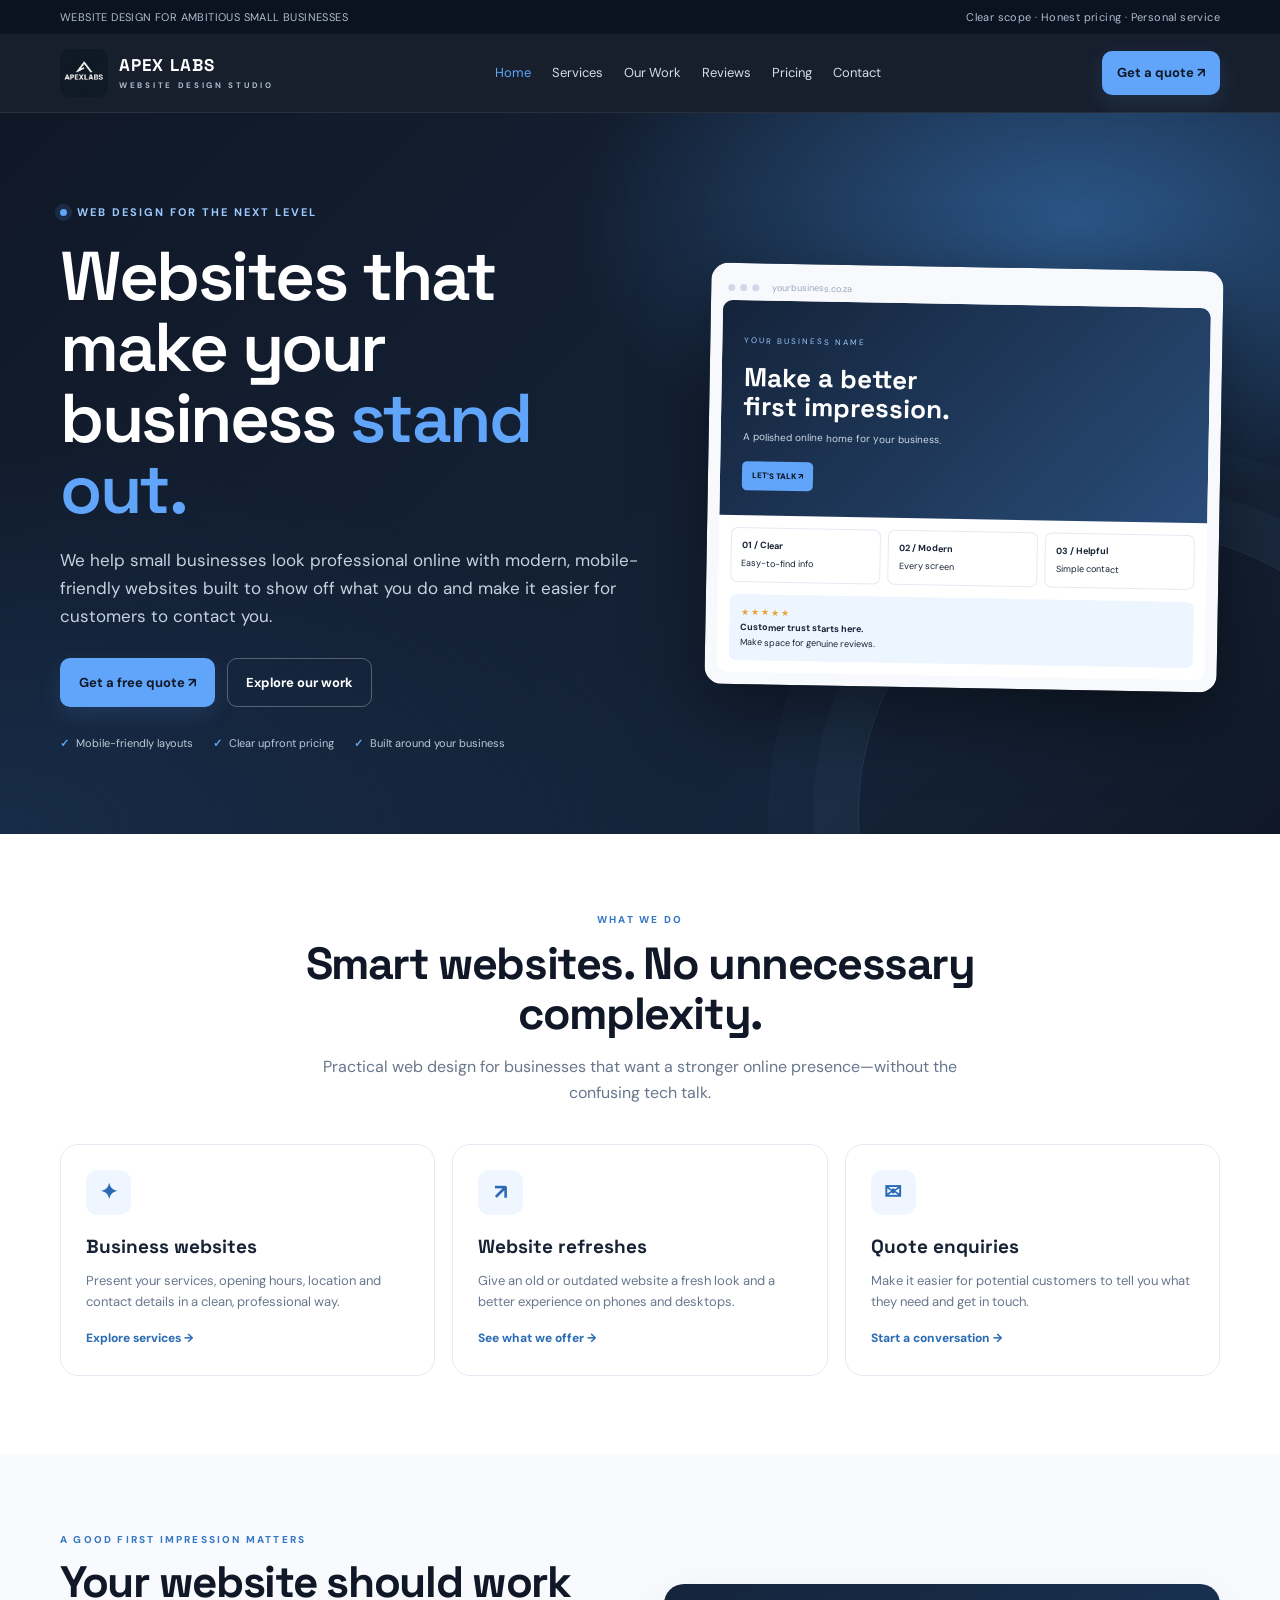
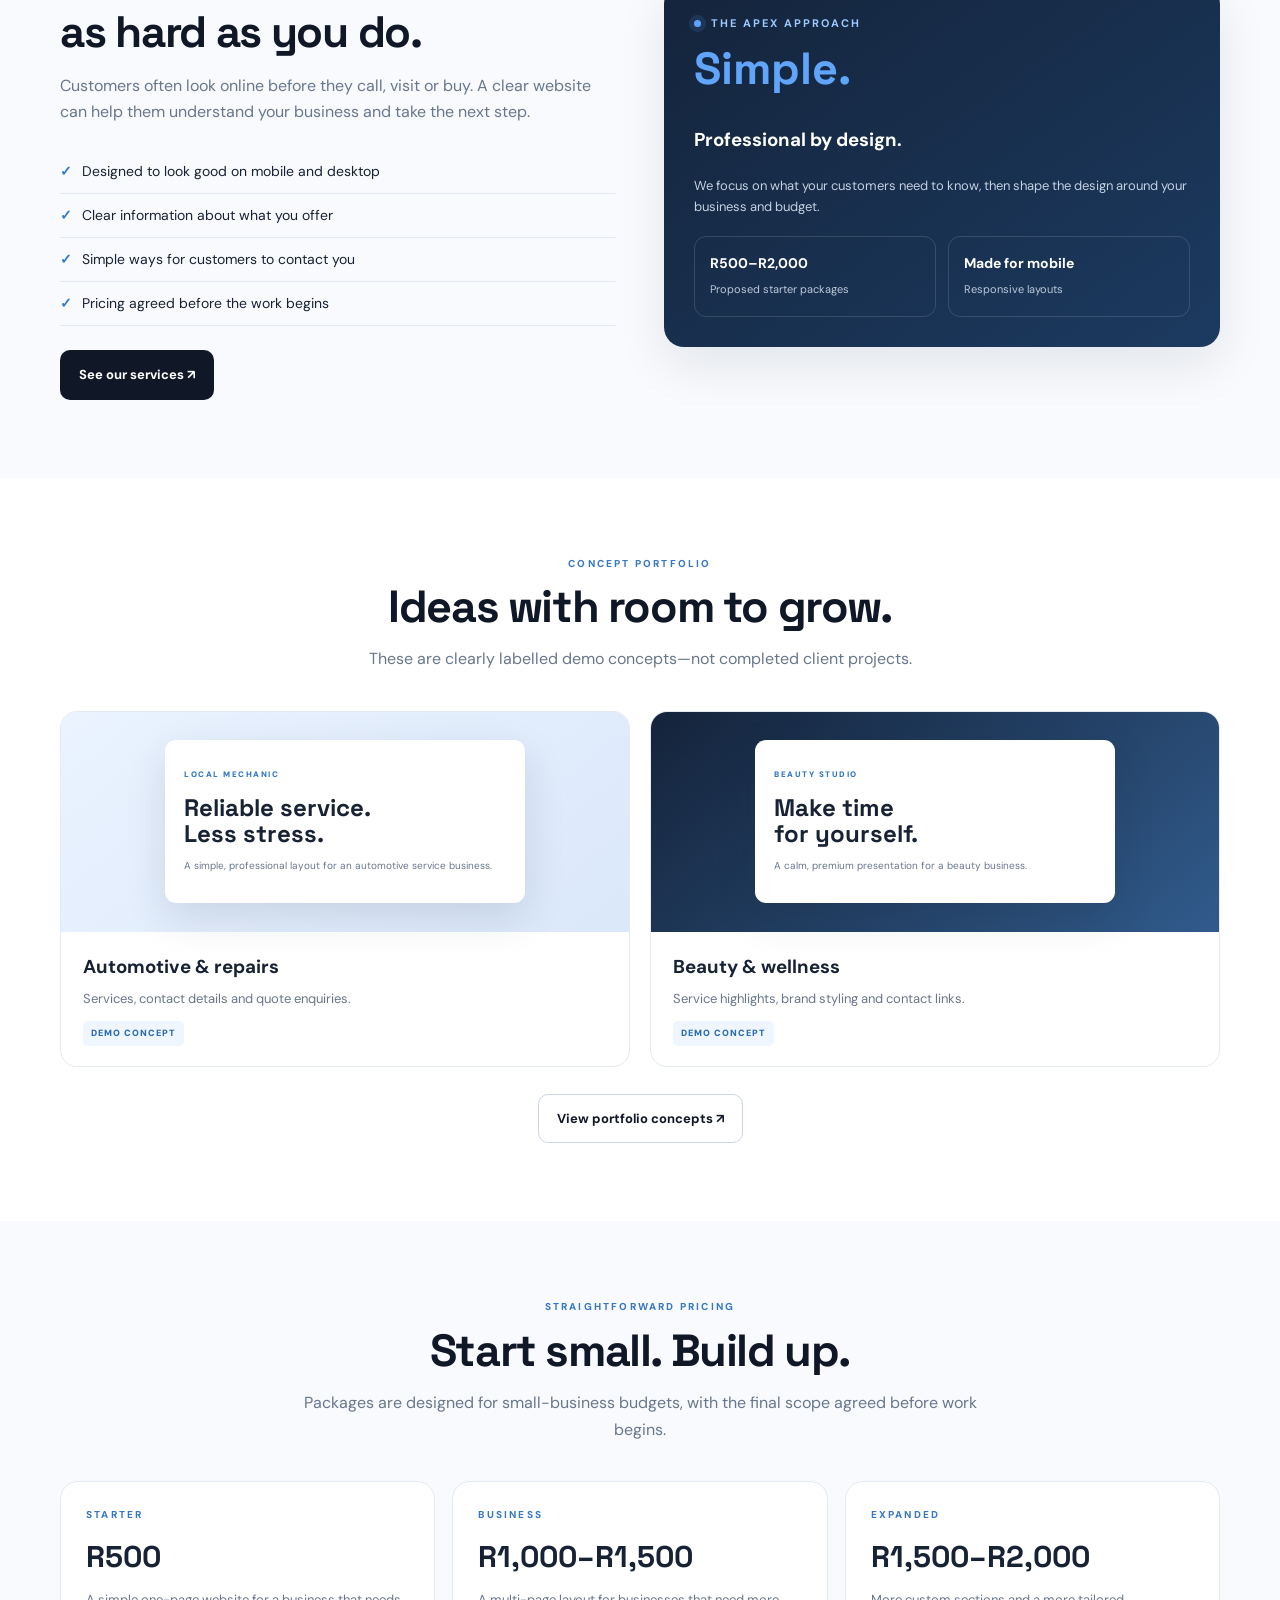
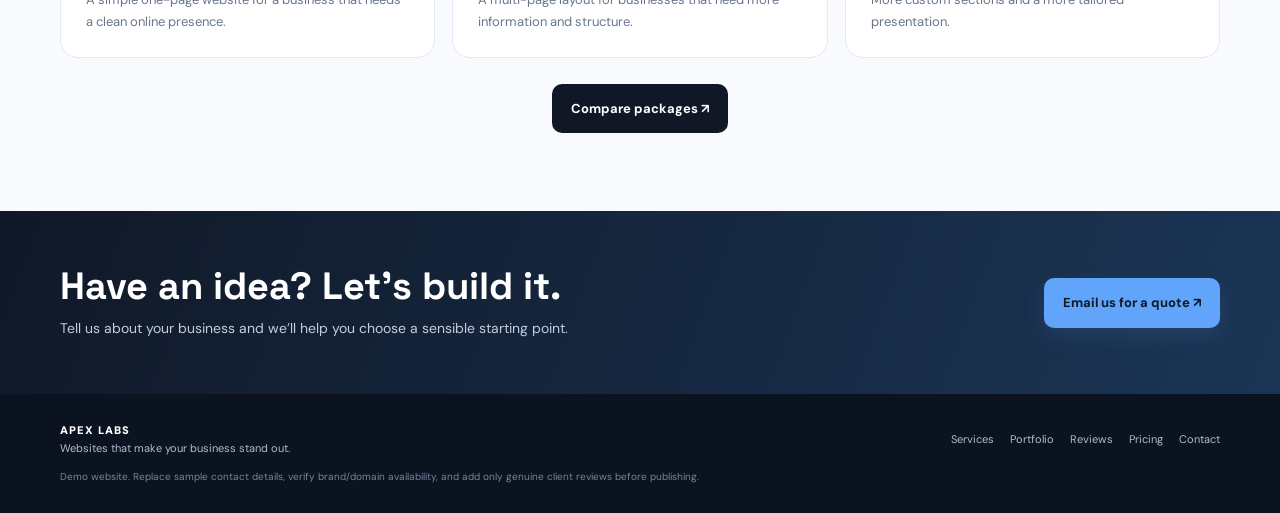
==== index.html @ a4b6f572 "Add files via upload" ====
<!doctype html><html lang="en"><head><meta charset="utf-8"><meta name="viewport" content="width=device-width, initial-scale=1"><meta name="description" content="Apex Labs creates modern, mobile-friendly websites for small businesses."><meta name="theme-color" content="#101827"><title>Home | Apex Labs</title><link rel="stylesheet" href="styles.css"></head><body><div class="topline"><div class="wrap"><span>WEBSITE DESIGN FOR AMBITIOUS SMALL BUSINESSES</span><span>Clear scope · Honest pricing · Personal service</span></div></div><header><div class="wrap nav"><a class="brand" href="index.html" aria-label="Apex Labs home"><img class="logo-image" src="apex-logo.jpeg" alt="Apex Labs logo"><span class="brand-copy"><strong>APEX LABS</strong><small>WEBSITE DESIGN STUDIO</small></span></a><nav class="navlinks" id="navlinks"><a href="index.html">Home</a><a href="services.html">Services</a><a href="work.html">Our Work</a><a href="reviews.html">Reviews</a><a href="pricing.html">Pricing</a><a href="contact.html">Contact</a></nav><a class="btn btn-blue btn-small" href="contact.html">Get a quote ↗</a><button class="menu" aria-label="Open navigation" onclick="document.getElementById('navlinks').classList.toggle('open')">☰</button></div></header><main>
<section class="hero"><div class="wrap hero-grid"><div><div class="eyebrow">Web design for the next level</div><h1>Websites that make your business <span>stand out.</span></h1><p>We help small businesses look professional online with modern, mobile-friendly websites built to show off what you do and make it easier for customers to contact you.</p><div class="actions"><a class="btn btn-blue" href="contact.html">Get a free quote ↗</a><a class="btn btn-ghost" href="work.html">Explore our work</a></div><div class="trustline"><span>Mobile-friendly layouts</span><span>Clear upfront pricing</span><span>Built around your business</span></div></div><div class="browser"><div class="browserbar"><i></i><i></i><i></i><span>yourbusiness.co.za</span></div><div class="browserpage"><div class="browserhero"><small>YOUR BUSINESS NAME</small><h3>Make a better<br>first impression.</h3><p>A polished online home for your business.</p><span class="mini-button">LET'S TALK ↗</span></div><div class="minigrid"><div><b>01 / Clear</b>Easy-to-find info</div><div><b>02 / Modern</b>Every screen</div><div><b>03 / Helpful</b>Simple contact</div></div><div class="miniquote"><span class="mini-stars">★★★★★</span><br><b>Customer trust starts here.</b><br>Make space for genuine reviews.</div></div></div></div></section>
<section class="section"><div class="wrap"><div class="section-head"><div class="kicker">What we do</div><h2>Smart websites. No unnecessary complexity.</h2><p>Practical web design for businesses that want a stronger online presence—without the confusing tech talk.</p></div><div class="cards3"><article class="card"><div class="iconbox">✦</div><h3>Business websites</h3><p>Present your services, opening hours, location and contact details in a clean, professional way.</p><a class="text-link" href="services.html">Explore services →</a></article><article class="card"><div class="iconbox">↗</div><h3>Website refreshes</h3><p>Give an old or outdated website a fresh look and a better experience on phones and desktops.</p><a class="text-link" href="services.html">See what we offer →</a></article><article class="card"><div class="iconbox">✉</div><h3>Quote enquiries</h3><p>Make it easier for potential customers to tell you what they need and get in touch.</p><a class="text-link" href="contact.html">Start a conversation →</a></article></div></div></section>
<section class="section section-soft"><div class="wrap split"><div><div class="kicker">A good first impression matters</div><h2 style="font-family:'Space Grotesk';font-size:clamp(31px,4vw,44px);letter-spacing:-1.3px;line-height:1.12;margin:10px 0;color:var(--navy)">Your website should work as hard as you do.</h2><p style="color:var(--muted)">Customers often look online before they call, visit or buy. A clear website can help them understand your business and take the next step.</p><ul class="featurelist"><li>Designed to look good on mobile and desktop</li><li>Clear information about what you offer</li><li>Simple ways for customers to contact you</li><li>Pricing agreed before the work begins</li></ul><a class="btn btn-dark" href="services.html">See our services ↗</a></div><div class="statbox"><div class="eyebrow">The Apex approach</div><div class="big">Simple.</div><h3>Professional by design.</h3><p>We focus on what your customers need to know, then shape the design around your business and budget.</p><div class="statrow"><div><b>R500–R2,000</b><small>Proposed starter packages</small></div><div><b>Made for mobile</b><small>Responsive layouts</small></div></div></div></div></section>
<section class="section"><div class="wrap"><div class="section-head"><div class="kicker">Concept portfolio</div><h2>Ideas with room to grow.</h2><p>These are clearly labelled demo concepts—not completed client projects.</p></div><div class="project-grid"><article class="project"><div class="project-art"><div class="project-mock"><small>LOCAL MECHANIC</small><h3>Reliable service.<br>Less stress.</h3><p>A simple, professional layout for an automotive service business.</p></div></div><div class="project-info"><h3>Automotive & repairs</h3><p>Services, contact details and quote enquiries.</p><span class="tag">DEMO CONCEPT</span></div></article><article class="project"><div class="project-art dark"><div class="project-mock"><small>BEAUTY STUDIO</small><h3>Make time<br>for yourself.</h3><p>A calm, premium presentation for a beauty business.</p></div></div><div class="project-info"><h3>Beauty & wellness</h3><p>Service highlights, brand styling and contact links.</p><span class="tag">DEMO CONCEPT</span></div></article></div><div style="text-align:center;margin-top:27px"><a class="btn btn-light" href="work.html">View portfolio concepts ↗</a></div></div></section>
<section class="section section-soft"><div class="wrap"><div class="section-head"><div class="kicker">Straightforward pricing</div><h2>Start small. Build up.</h2><p>Packages are designed for small-business budgets, with the final scope agreed before work begins.</p></div><div class="cards3"><article class="card"><div class="kicker">Starter</div><h3 style="font-size:30px;font-family:'Space Grotesk';margin:8px 0">R500</h3><p>A simple one-page website for a business that needs a clean online presence.</p></article><article class="card"><div class="kicker">Business</div><h3 style="font-size:30px;font-family:'Space Grotesk';margin:8px 0">R1,000–R1,500</h3><p>A multi-page layout for businesses that need more information and structure.</p></article><article class="card"><div class="kicker">Expanded</div><h3 style="font-size:30px;font-family:'Space Grotesk';margin:8px 0">R1,500–R2,000</h3><p>More custom sections and a more tailored presentation.</p></article></div><div style="text-align:center;margin-top:26px"><a class="btn btn-dark" href="pricing.html">Compare packages ↗</a></div></div></section>
<section class="cta"><div class="wrap cta-inner"><div><h2>Have an idea? Let’s build it.</h2><p>Tell us about your business and we’ll help you choose a sensible starting point.</p></div><a class="btn btn-blue" href="contact.html">Email us for a quote ↗</a></div></section>
</main><footer><div class="wrap"><div class="footer-row"><div><div class="footer-brand">APEX LABS</div><div>Websites that make your business stand out.</div></div><div class="footer-links"><a href="services.html">Services</a><a href="work.html">Portfolio</a><a href="reviews.html">Reviews</a><a href="pricing.html">Pricing</a><a href="contact.html">Contact</a></div></div><div class="disclaimer">Demo website. Replace sample contact details, verify brand/domain availability, and add only genuine client reviews before publishing.</div></div></footer><script>document.querySelectorAll('.navlinks a').forEach(a=>{if(new URL(a.href).pathname.split('/').pop()===location.pathname.split('/').pop())a.classList.add('active');a.addEventListener('click',()=>document.getElementById('navlinks').classList.remove('open'))});</script></body></html>
---- styles.css ----
@import url('https://fonts.googleapis.com/css2?family=DM+Sans:wght@400;500;600;700&family=Space+Grotesk:wght@400;500;600;700&display=swap');
:root{--navy:#101827;--navy2:#17263d;--blue:#60a5fa;--blue2:#9ccaff;--ink:#182235;--muted:#68778d;--line:#e3eaf3;--pale:#eff6ff;--paper:#f8fafd;--white:#fff;--radius:18px;--shadow:0 18px 50px rgba(16,24,39,.09)}
*{box-sizing:border-box}html{scroll-behavior:smooth}body{margin:0;font-family:'DM Sans',Arial,sans-serif;color:var(--ink);line-height:1.65;background:#fff}a{color:inherit;text-decoration:none}button,input,select,textarea{font:inherit}.wrap{width:min(1160px,calc(100% - 40px));margin:auto}
.topline{background:#0b1220;color:#aebdd0;font-size:11px;letter-spacing:.4px}.topline .wrap{display:flex;justify-content:space-between;gap:15px;padding:8px 0}
header{background:rgba(16,24,39,.97);color:white;position:sticky;top:0;z-index:20;backdrop-filter:blur(12px);border-bottom:1px solid #ffffff14}.nav{display:flex;align-items:center;justify-content:space-between;min-height:78px;gap:22px}.brand{display:flex;align-items:center;gap:11px;font-family:'Space Grotesk',sans-serif;font-weight:700;letter-spacing:.4px}.brand-copy{line-height:1.05}.brand-copy strong{display:block;font-size:17px;letter-spacing:1.1px}.brand-copy small{display:block;color:#aebdd0;font-size:8px;letter-spacing:2.7px;margin-top:7px;font-family:'DM Sans',sans-serif}.logo{width:43px;height:43px;display:grid;place-items:center;position:relative;flex-shrink:0;border-radius:12px;background:linear-gradient(140deg,#8bc2ff,#4c92ed);color:#101827;font-family:'Space Grotesk',sans-serif;font-size:26px;font-weight:700;box-shadow:0 5px 20px #60a5fa30}.logo:before{content:"";position:absolute;inset:5px;border:1.5px solid #10182775;border-radius:8px;transform:skew(-8deg)}.navlinks{display:flex;align-items:center;gap:21px;font-size:13px;color:#d3ddea}.navlinks a:hover,.navlinks a.active{color:var(--blue)}.menu{display:none;border:0;background:transparent;color:white;font-size:25px}
.btn{display:inline-flex;align-items:center;justify-content:center;gap:8px;padding:13px 18px;border:1px solid transparent;border-radius:10px;font-size:13px;font-weight:700;transition:.2s;cursor:pointer}.btn:hover{transform:translateY(-2px)}.btn-blue{background:var(--blue);color:var(--navy);box-shadow:0 8px 22px #60a5fa22}.btn-blue:hover{background:#86bcfb}.btn-ghost{border-color:#ffffff48;color:white}.btn-light{border-color:#cbd6e5;color:var(--navy);background:white}.btn-dark{background:var(--navy);color:white}.btn-small{padding:10px 14px}
.hero{position:relative;overflow:hidden;background:radial-gradient(ellipse at 84% 15%,#2b5687 0,transparent 33%),radial-gradient(ellipse at 0 100%,#172c48 0,transparent 38%),linear-gradient(135deg,#101827,#15243a 72%,#101827);color:white;padding:90px 0 82px}.hero:after{content:"";position:absolute;right:-140px;bottom:-260px;width:560px;height:560px;border:1px solid #8bbfff24;border-radius:50%;box-shadow:0 0 0 45px #8bbfff09,0 0 0 90px #8bbfff06;pointer-events:none}.hero-grid{display:grid;grid-template-columns:1.07fr .93fr;align-items:center;gap:58px;position:relative;z-index:1}.eyebrow{font-size:11px;letter-spacing:2px;text-transform:uppercase;color:var(--blue2);font-weight:700}.eyebrow:before{content:"";display:inline-block;width:7px;height:7px;border-radius:50%;background:var(--blue);margin-right:10px;box-shadow:0 0 0 5px #60a5fa20}.hero h1,.pagehero h1{font-family:'Space Grotesk',sans-serif;font-weight:600;letter-spacing:-2.5px;line-height:1.03;font-size:clamp(43px,5.6vw,69px);margin:20px 0}.hero h1 span{color:var(--blue)}.hero p{max-width:590px;color:#c6d2e1;font-size:17px}.actions{display:flex;gap:12px;flex-wrap:wrap;margin-top:28px}.trustline{display:flex;gap:20px;flex-wrap:wrap;margin-top:27px;color:#bdc9d8;font-size:11px}.trustline span:before{content:"✓";color:var(--blue);margin-right:7px;font-weight:900}
.browser{background:#f7f9fc;border:1px solid #ffffff40;border-radius:17px;padding:11px;box-shadow:0 28px 80px #0007;transform:rotate(1deg);color:var(--ink);position:relative}.browserbar{height:25px;display:flex;align-items:center;gap:5px;padding-left:5px}.browserbar i{width:7px;height:7px;background:#d0d9e5;border-radius:50%}.browserbar span{font-size:9px;color:#9aa7b8;margin-left:8px}.browserpage{border-radius:10px;overflow:hidden;background:white}.browserhero{padding:25px 22px;background:linear-gradient(135deg,#14233a,#294c78);color:white;min-height:190px}.browserhero small{font-size:8px;letter-spacing:2px;color:#9bc9ff}.browserhero h3{font-family:'Space Grotesk',sans-serif;font-size:26px;line-height:1.1;margin:12px 0 8px}.browserhero p{font-size:10px;color:#cbd7e5;margin:0 0 15px}.mini-button{display:inline-block;background:var(--blue);color:#101827;font-size:8px;font-weight:900;padding:8px 10px;border-radius:5px}.minigrid{display:grid;grid-template-columns:repeat(3,1fr);gap:7px;padding:12px}.minigrid div{border:1px solid var(--line);padding:10px;border-radius:7px;font-size:9px}.minigrid b{display:block;margin-bottom:3px}.miniquote{margin:0 12px 12px;padding:11px;background:#edf5ff;border-radius:7px;font-size:9px}.mini-stars{color:#e8a438;letter-spacing:2px}
.section{padding:78px 0}.section-soft{background:var(--paper)}.section-dark{background:var(--navy);color:white}.section-dark h2{color:white}.section-head{max-width:700px;margin:0 auto 38px;text-align:center}.kicker{font-size:10px;font-weight:800;letter-spacing:2.2px;text-transform:uppercase;color:#3778c4}.section-head h2,.split-head h2{font-family:'Space Grotesk',sans-serif;font-size:clamp(31px,4vw,45px);letter-spacing:-1.4px;line-height:1.12;margin:10px 0 14px;color:var(--navy)}.section-head p{color:var(--muted);margin:0}.section-dark .section-head p{color:#bdc9d8}
.cards3{display:grid;grid-template-columns:repeat(3,1fr);gap:17px}.card{background:white;border:1px solid var(--line);border-radius:var(--radius);padding:25px;transition:.2s}.card:hover,.project:hover,.price-card:hover{transform:translateY(-3px);box-shadow:var(--shadow)}.iconbox{width:45px;height:45px;border-radius:12px;background:var(--pale);color:#2b6bb5;display:grid;place-items:center;font-size:21px;font-weight:800}.card h3{font-family:'Space Grotesk',sans-serif;font-size:19px;margin:16px 0 7px}.card p{color:var(--muted);font-size:13px;margin:0}.text-link{display:inline-flex;gap:7px;margin-top:16px;font-size:12px;font-weight:800;color:#2c6db5}.split{display:grid;grid-template-columns:1fr 1fr;gap:48px;align-items:center}.featurelist{list-style:none;padding:0;margin:24px 0}.featurelist li{padding:10px 0;border-bottom:1px solid var(--line);font-size:14px}.featurelist li:before{content:"✓";color:#317ac9;font-weight:900;margin-right:10px}.statbox{background:linear-gradient(145deg,#14243b,#1c3a60);border-radius:20px;padding:30px;color:white;box-shadow:var(--shadow)}.statbox .big{font-family:'Space Grotesk',sans-serif;font-size:45px;font-weight:700;color:var(--blue)}.statbox p{color:#c4d1e0;font-size:13px}.statrow{display:grid;grid-template-columns:1fr 1fr;gap:12px;margin-top:18px}.statrow div{border:1px solid #ffffff22;border-radius:12px;padding:15px}.statrow b{display:block;font-size:14px}.statrow small{font-size:11px;color:#bdc9d8}
.pagehero{padding:62px 0;background:radial-gradient(ellipse at 80% 0,#2b5687,transparent 35%),linear-gradient(135deg,#101827,#172a44);color:white}.pagehero h1{font-size:clamp(39px,5vw,57px);margin:13px 0}.pagehero p{max-width:680px;color:#c6d2e1;margin:0;font-size:16px}
.project-grid{display:grid;grid-template-columns:1fr 1fr;gap:20px}.project{border:1px solid var(--line);border-radius:17px;overflow:hidden;background:white;transition:.2s}.project-art{min-height:220px;padding:25px;display:grid;place-items:center;background:linear-gradient(140deg,#eaf3ff,#dbe8fa)}.project-art.dark{background:linear-gradient(140deg,#14233a,#315b8c)}.project-mock{width:min(360px,100%);background:white;border-radius:11px;padding:19px;box-shadow:0 15px 40px #17243a20}.project-mock small{color:#3179c4;letter-spacing:1.5px;font-weight:900;font-size:8px}.project-mock h3{font-family:'Space Grotesk',sans-serif;font-size:24px;line-height:1.1;margin:9px 0}.project-mock p{font-size:10px;color:var(--muted)}.project-info{padding:20px 22px}.project-info h3{margin:0 0 5px}.project-info p{font-size:13px;color:var(--muted);margin:0}.tag{display:inline-block;margin-top:12px;padding:5px 8px;border-radius:5px;background:var(--pale);color:#2d6db1;font-size:9px;letter-spacing:1px;font-weight:900}
.price-grid{display:grid;grid-template-columns:repeat(3,1fr);gap:17px}.price-card{border:1px solid var(--line);border-radius:17px;padding:25px;background:white;display:flex;flex-direction:column;transition:.2s}.price-card.popular{border:2px solid var(--blue);box-shadow:0 12px 35px #60a5fa20;position:relative}.price-label{font-size:10px;font-weight:900;letter-spacing:1.4px;color:#3175bd}.price-card h3{font-family:'Space Grotesk',sans-serif;margin:10px 0 0}.price{font-family:'Space Grotesk',sans-serif;font-size:39px;font-weight:700;letter-spacing:-1.5px;color:var(--navy);margin:7px 0}.price small{font-size:11px;color:var(--muted);letter-spacing:0}.price-card>p{color:var(--muted);font-size:13px}.included{list-style:none;padding:0;margin:12px 0 22px;flex:1;font-size:12px}.included li{padding:7px 0;border-bottom:1px solid #edf0f5}.included li:before{content:"✓ ";color:#3179c4;font-weight:900}.notice{padding:15px 17px;background:#fff8e8;border:1px solid #f0dfb4;color:#715b24;border-radius:10px;font-size:12px;margin-top:23px}
.review-grid{display:grid;grid-template-columns:repeat(3,1fr);gap:17px}.review-card{border:1px solid var(--line);border-radius:16px;background:white;padding:23px}.review-icon{font-size:24px;color:#8dbcf2}.review-card h3{margin:10px 0 5px;font-size:16px}.review-card p{color:var(--muted);font-size:13px}.review-card small{font-size:10px;color:#8492a5}.review-stars{color:#e5a23a;letter-spacing:3px}.form-layout{display:grid;grid-template-columns:.8fr 1.2fr;gap:23px;align-items:start}.contact-panel{background:var(--navy);color:white;border-radius:17px;padding:28px}.contact-panel p{font-size:13px;color:#c2cedd}.contact-panel h3{font-family:'Space Grotesk',sans-serif;font-size:23px;line-height:1.2}.contact-item{border-top:1px solid #ffffff20;padding-top:13px;margin-top:15px;font-size:13px}.form-card{border:1px solid var(--line);border-radius:17px;padding:27px;background:white}.field{margin-bottom:15px}.field label{display:block;font-size:12px;font-weight:800;margin-bottom:6px}.field input,.field select,.field textarea{width:100%;border:1px solid #d7e0ec;border-radius:9px;padding:12px 13px;background:#fff;font-size:13px;outline:none}.field input:focus,.field select:focus,.field textarea:focus{border-color:#60a5fa;box-shadow:0 0 0 3px #60a5fa22}.field textarea{min-height:125px;resize:vertical}.hint{font-size:11px;color:var(--muted)}
.cta{padding:54px 0;background:linear-gradient(110deg,#101827,#1b3556);color:white}.cta-inner{display:flex;align-items:center;justify-content:space-between;gap:24px}.cta h2{font-family:'Space Grotesk',sans-serif;font-size:clamp(27px,3.5vw,38px);line-height:1.15;margin:0 0 8px}.cta p{margin:0;color:#c2cedd;font-size:14px}
footer{background:#0b1220;color:#aebdd0;padding:27px 0;font-size:11px}.footer-row{display:flex;align-items:center;justify-content:space-between;gap:20px}.footer-brand{color:white;font-weight:900;letter-spacing:1px}.footer-links{display:flex;gap:16px;flex-wrap:wrap}.footer-links a:hover{color:var(--blue)}.disclaimer{margin-top:12px;color:#75869c;font-size:10px}
@media(max-width:900px){.navlinks{gap:12px}.hero-grid{gap:30px}.hero{padding:68px 0}.price-grid{grid-template-columns:1fr 1fr}.price-card:last-child{grid-column:1/-1}}
@media(max-width:720px){.topline .wrap{justify-content:center}.topline .wrap span:last-child{display:none}.nav{min-height:70px}.navlinks{display:none;position:absolute;top:70px;left:0;right:0;padding:18px 22px 23px;background:var(--navy);flex-direction:column;align-items:flex-start;border-top:1px solid #ffffff15}.navlinks.open{display:flex}.menu{display:block}.nav>.btn{display:none}.hero-grid,.split,.form-layout{grid-template-columns:1fr}.hero{padding:58px 0}.hero h1{letter-spacing:-1.5px}.browser{max-width:490px;margin:0 auto}.cards3,.review-grid,.price-grid,.project-grid{grid-template-columns:1fr}.price-card:last-child{grid-column:auto}.section{padding:58px 0}.cta-inner,.footer-row{align-items:flex-start;flex-direction:column}.pagehero{padding:48px 0}}

/* Exact supplied Apex Labs logo */
.logo-image{width:48px;height:48px;object-fit:cover;object-position:center;border-radius:9px;flex-shrink:0;display:block}
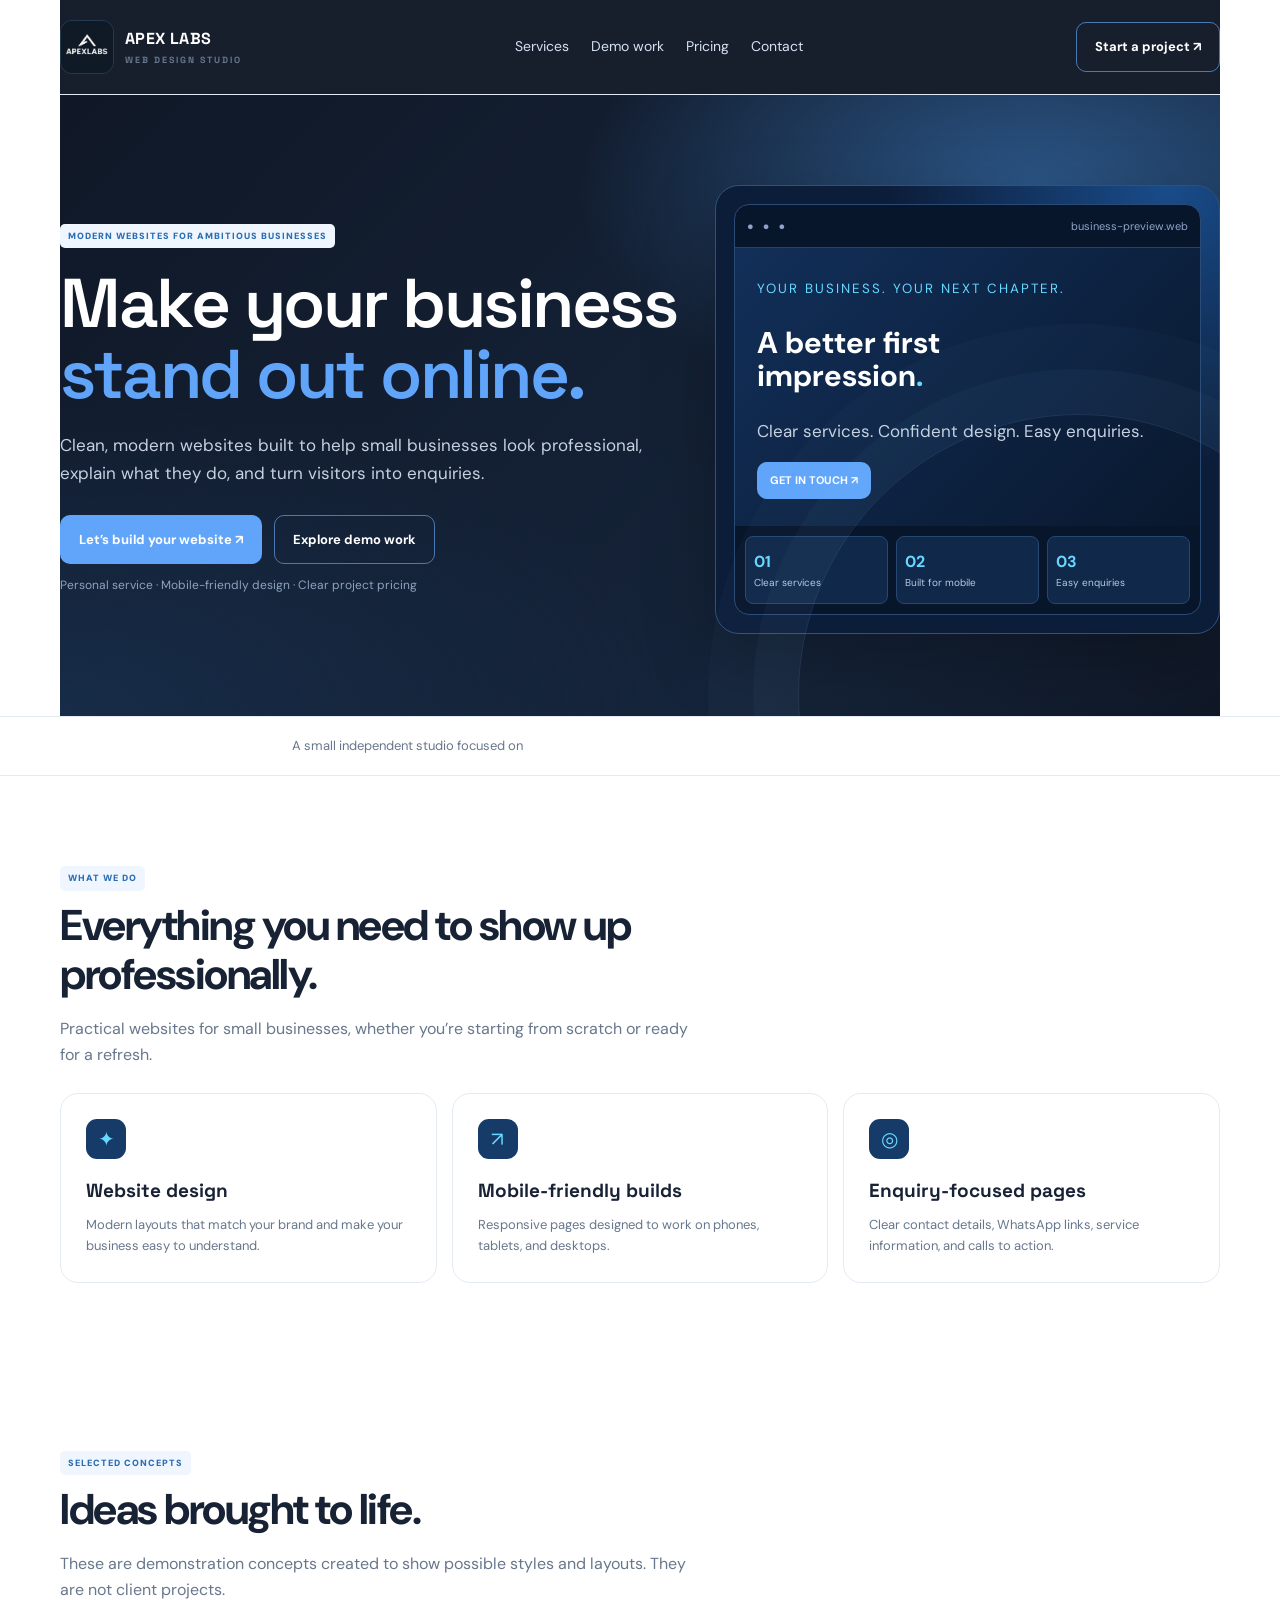
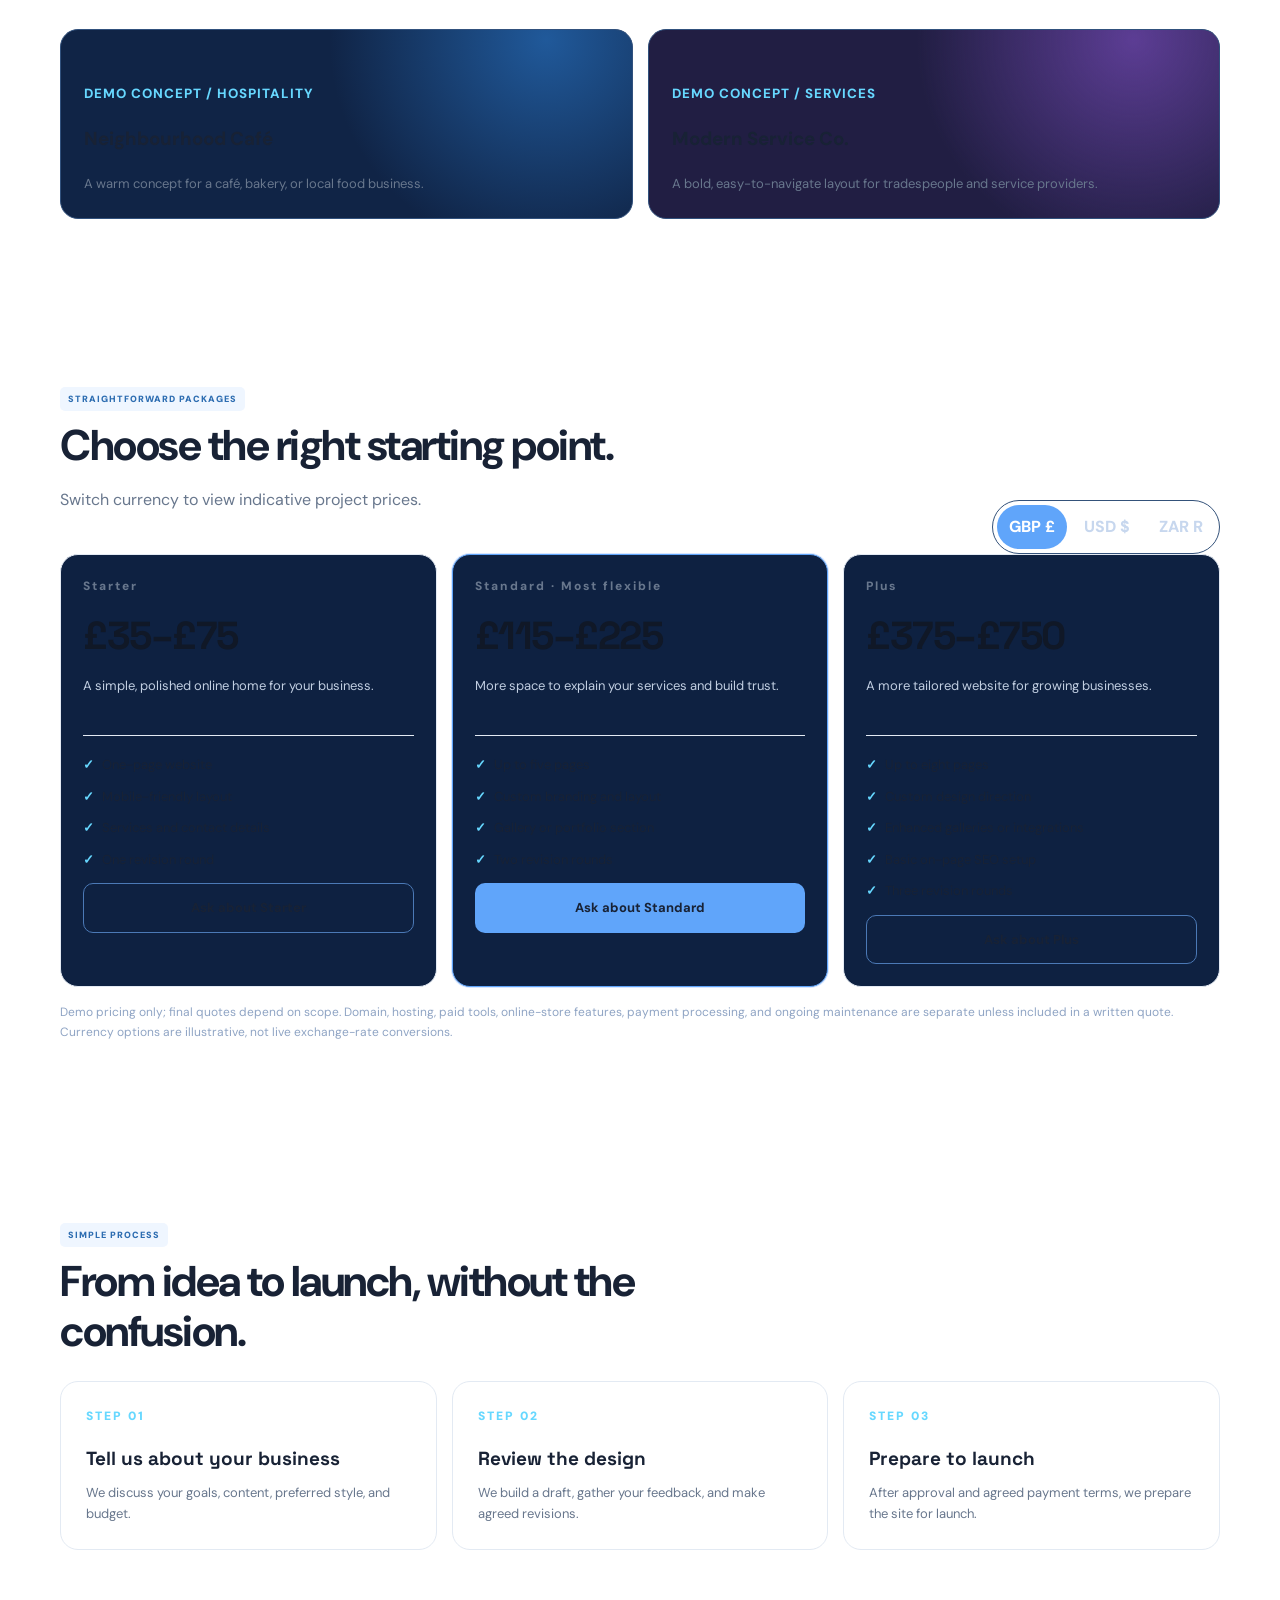
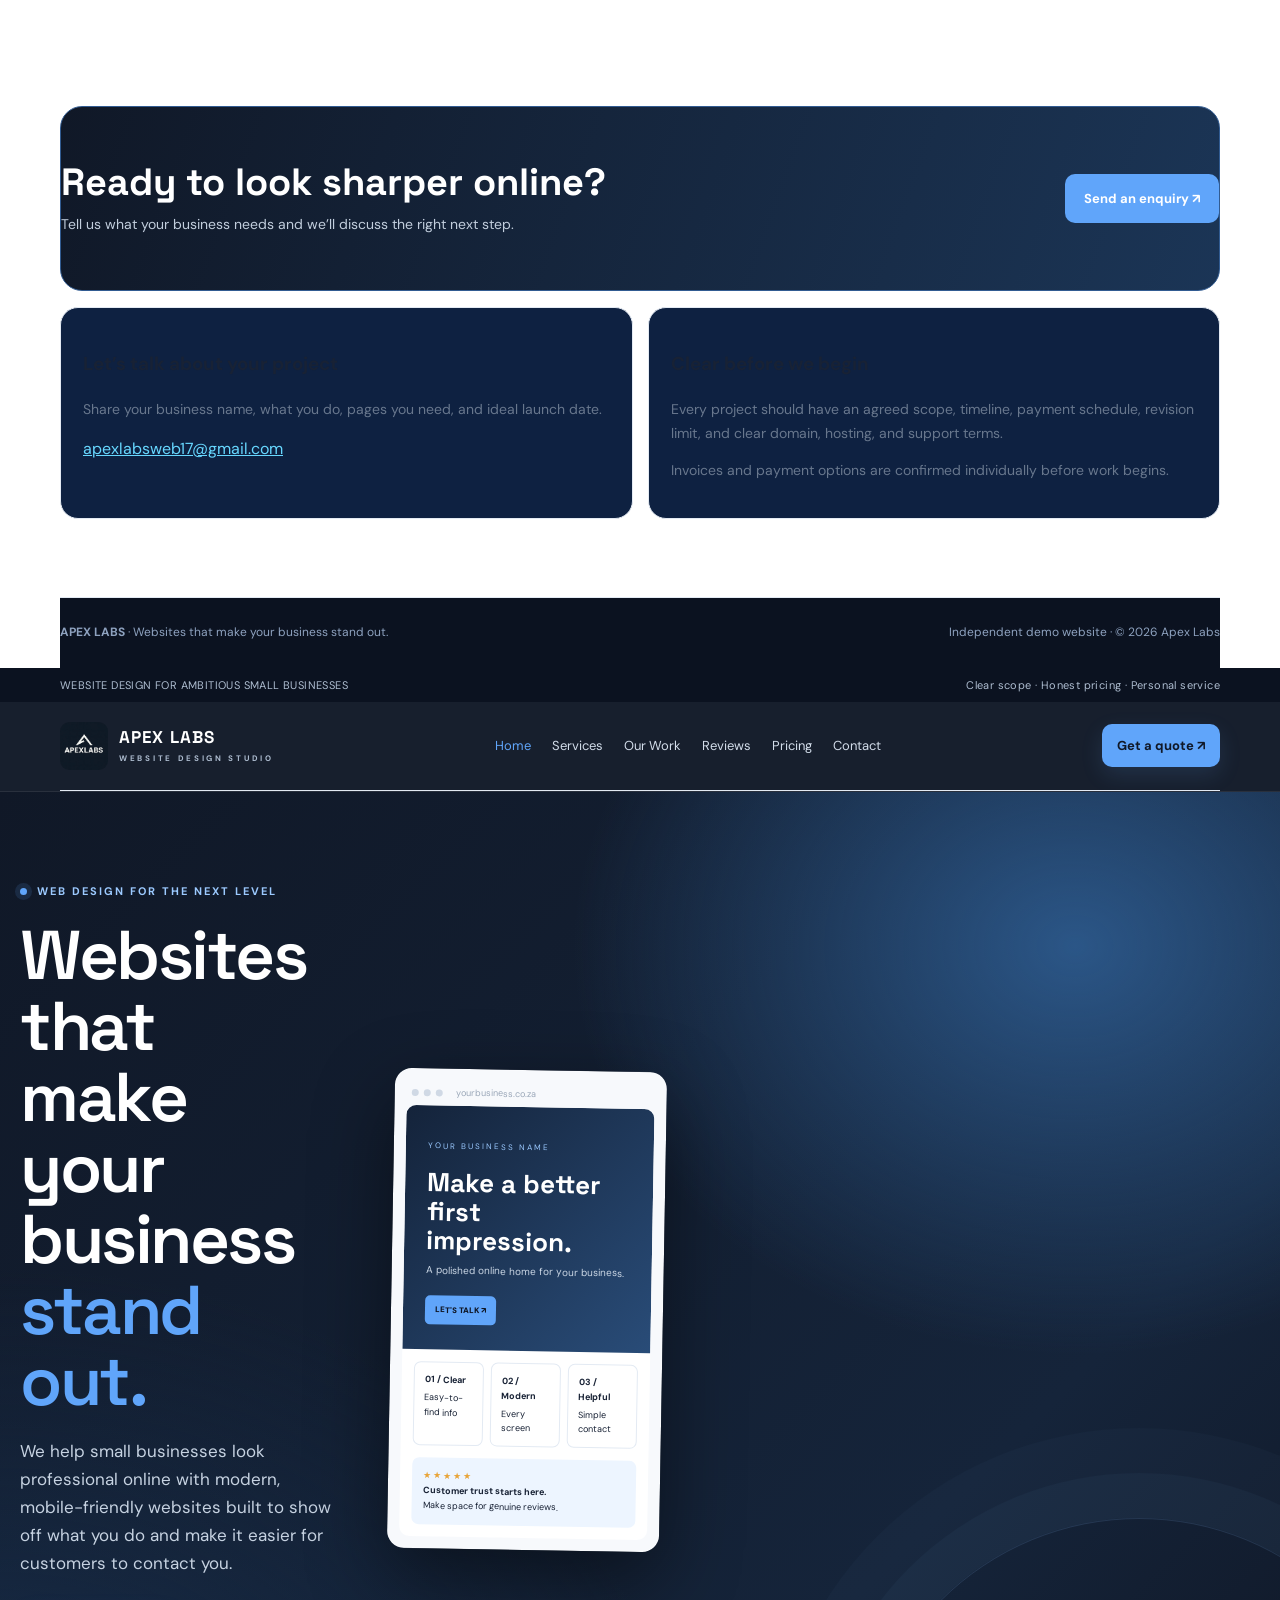
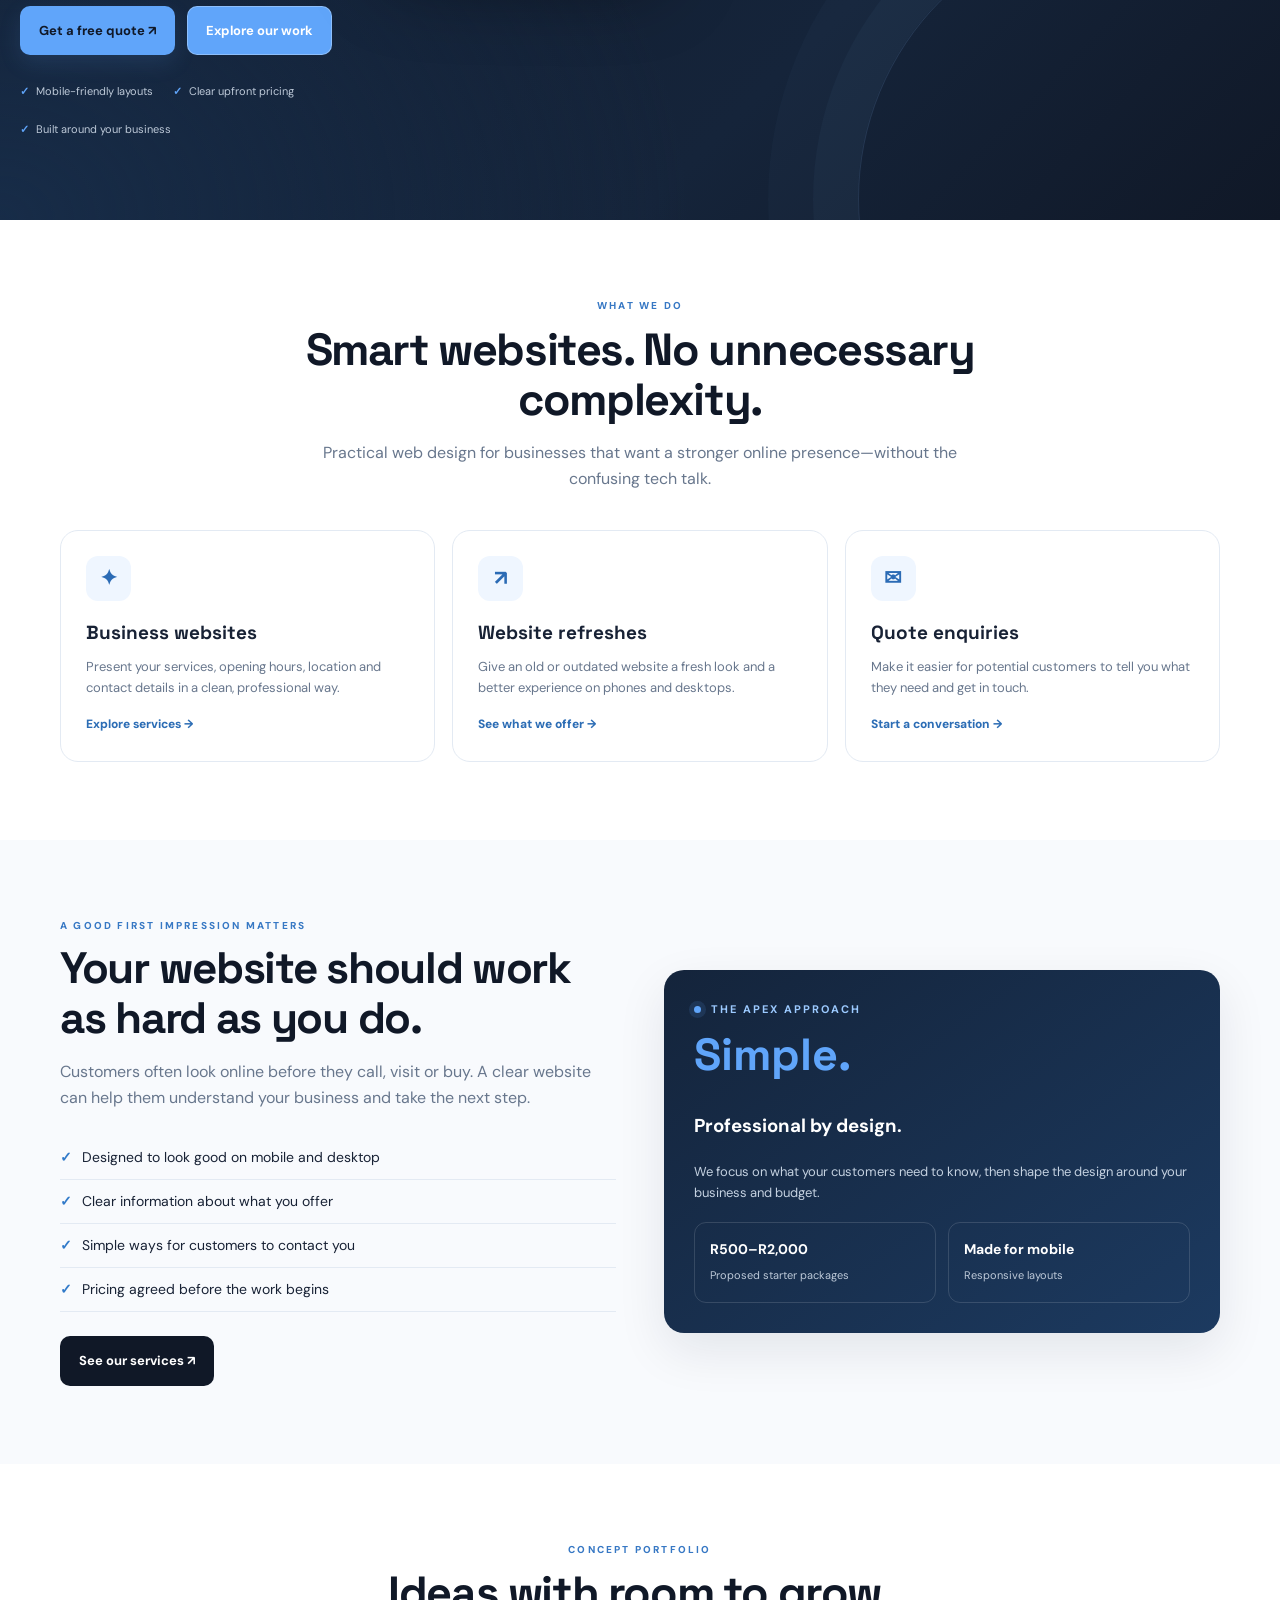
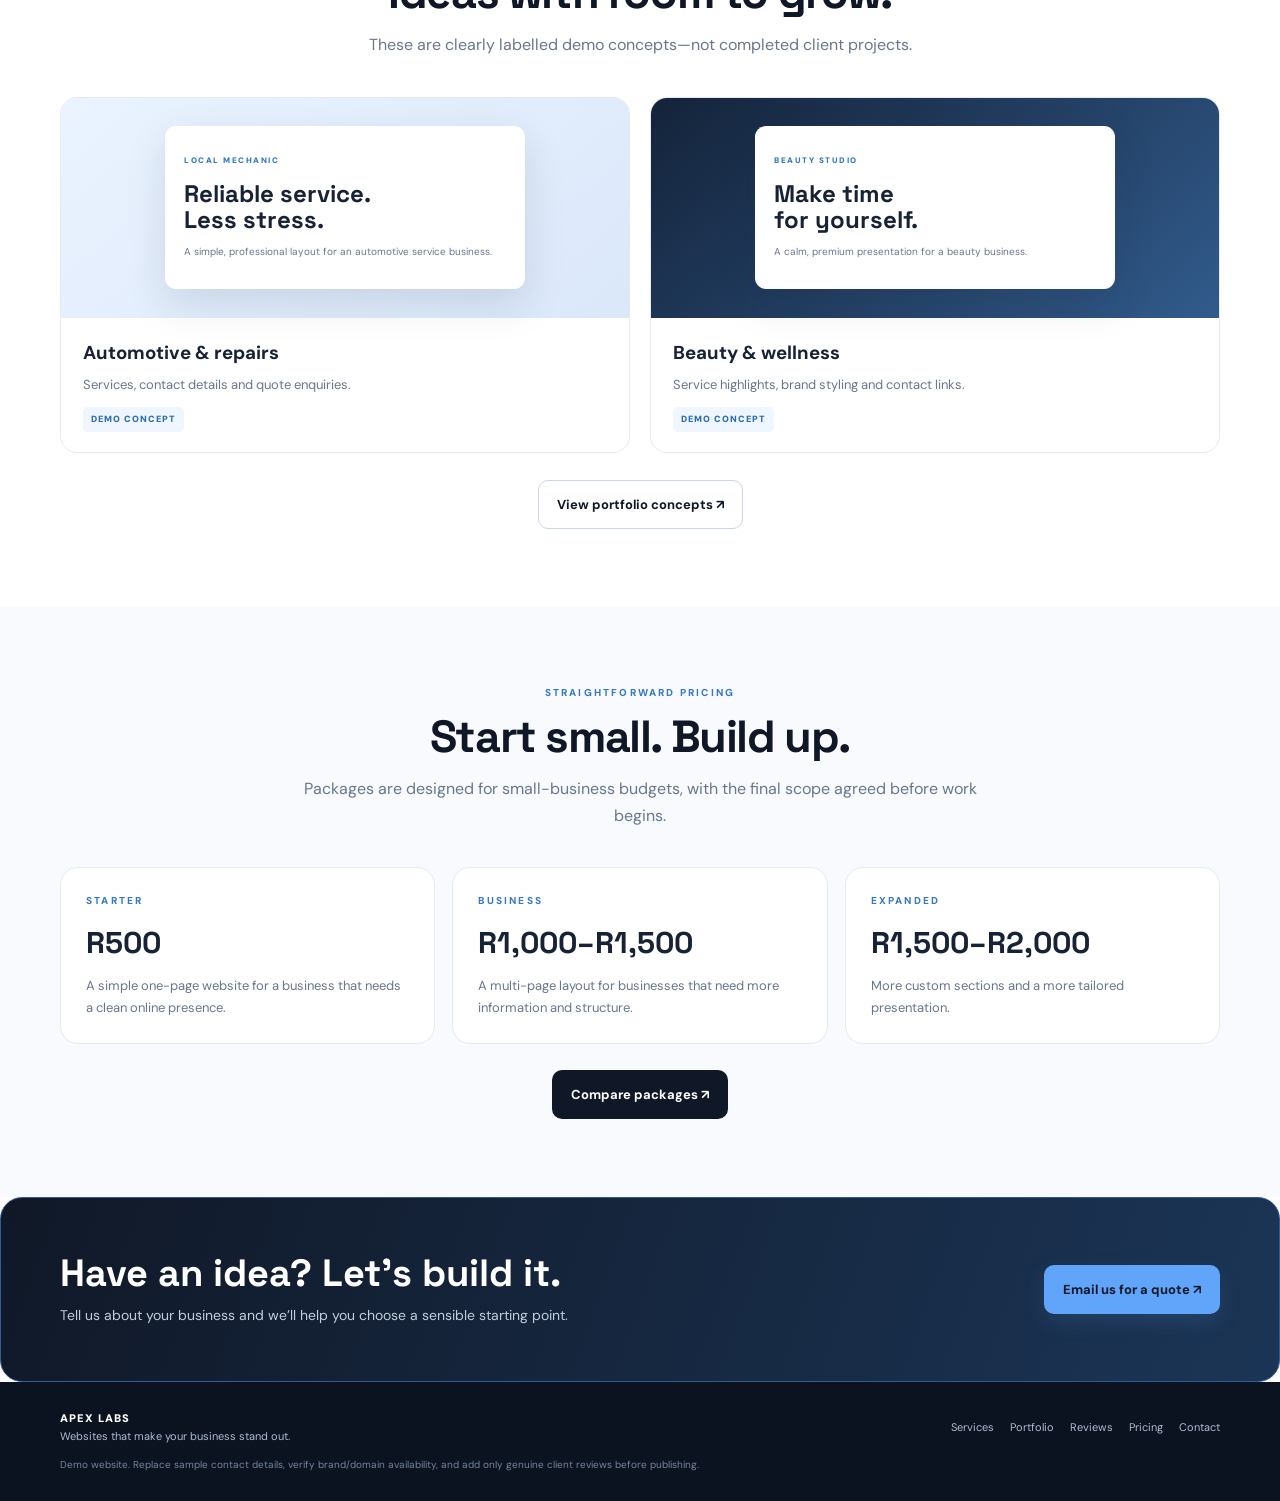
==== commit 92908e80: "Update index.html" ====
--- a/index.html
+++ b/index.html
@@ -1,8 +1,29 @@
-<!doctype html><html lang="en"><head><meta charset="utf-8"><meta name="viewport" content="width=device-width, initial-scale=1"><meta name="description" content="Apex Labs creates modern, mobile-friendly websites for small businesses."><meta name="theme-color" content="#101827"><title>Home | Apex Labs</title><link rel="stylesheet" href="styles.css"></head><body><div class="topline"><div class="wrap"><span>WEBSITE DESIGN FOR AMBITIOUS SMALL BUSINESSES</span><span>Clear scope · Honest pricing · Personal service</span></div></div><header><div class="wrap nav"><a class="brand" href="index.html" aria-label="Apex Labs home"><img class="logo-image" src="apex-logo.jpeg" alt="Apex Labs logo"><span class="brand-copy"><strong>APEX LABS</strong><small>WEBSITE DESIGN STUDIO</small></span></a><nav class="navlinks" id="navlinks"><a href="index.html">Home</a><a href="services.html">Services</a><a href="work.html">Our Work</a><a href="reviews.html">Reviews</a><a href="pricing.html">Pricing</a><a href="contact.html">Contact</a></nav><a class="btn btn-blue btn-small" href="contact.html">Get a quote ↗</a><button class="menu" aria-label="Open navigation" onclick="document.getElementById('navlinks').classList.toggle('open')">☰</button></div></header><main>
+<!doctype html>
+<html lang="en"><head><meta charset="utf-8"><meta name="viewport" content="width=device-width,initial-scale=1"><title>Apex Labs | Website Design</title>
+<style>
+:root{--bg:#07152e;--panel:#0e2141;--blue:#2d7dff;--cyan:#67d8ff;--muted:#afbed5;--line:#263e62}*{box-sizing:border-box}html{scroll-behavior:smooth}body{margin:0;background:var(--bg);color:#f7f9ff;font:16px/1.6 system-ui,Arial,sans-serif}.wrap{width:min(1080px,92%);margin:auto}a{color:inherit;text-decoration:none}.nav{display:flex;align-items:center;justify-content:space-between;padding:20px 0;border-bottom:1px solid var(--line)}.brand{font-weight:900;letter-spacing:2px;display:flex;gap:10px;align-items:center}.logo-img{display:block;width:54px;height:54px;object-fit:cover;border-radius:12px;border:1px solid #243b55;background:#101c29}.brand small{display:block;font-size:9px;color:var(--muted);letter-spacing:2px}.links{display:flex;gap:22px;font-size:14px;color:#d5e1f5}.btn{display:inline-block;border-radius:999px;background:var(--blue);padding:11px 18px;font-weight:800}.btn.ghost{background:transparent;border:1px solid #4b79b6}.hero{padding:78px 0;display:grid;grid-template-columns:1.1fr .9fr;gap:38px;align-items:center}.tag{color:var(--cyan);font-size:12px;font-weight:800;letter-spacing:2px;text-transform:uppercase}h1{font-size:clamp(42px,6vw,68px);line-height:1.04;letter-spacing:-3px;margin:18px 0}.gradient{color:var(--cyan)}.lead{color:var(--muted);font-size:18px;max-width:570px}.actions{display:flex;gap:12px;flex-wrap:wrap;margin-top:25px}.preview{padding:18px;border:1px solid #31517d;border-radius:24px;background:radial-gradient(circle at 90% 0,#194c8a,transparent 44%),#0c1d39;box-shadow:0 25px 70px #0004}.window{border:1px solid #2b4a76;border-radius:15px;overflow:hidden;background:#08162c}.bar{padding:12px;border-bottom:1px solid #2b4165;color:#8da4c7;font-size:11px}.mock{padding:27px 22px;background:linear-gradient(135deg,#122f59,#09182e)}.mock small{color:var(--cyan);letter-spacing:2px}.mock h2{font-size:30px;line-height:1.1}.mock p{color:#9eb4d4;font-size:12px}.tiles{display:grid;grid-template-columns:repeat(3,1fr);gap:8px;padding:10px}.tile{padding:12px 8px;background:#102849;border:1px solid #27476f;border-radius:8px;font-size:10px;color:#b7c9e4}.tile b{display:block;color:var(--cyan);font-size:16px}.strip{text-align:center;padding:18px;border-block:1px solid var(--line);color:var(--muted);font-size:13px}.strip strong{color:white}.section{padding:65px 0}.heading{max-width:650px;margin-bottom:25px}.heading h2{font-size:clamp(30px,4vw,43px);line-height:1.15;letter-spacing:-1.5px;margin:10px 0}.heading p,.card p{color:var(--muted)}.grid{display:grid;grid-template-columns:repeat(3,1fr);gap:15px}.card,.pricecard,.contact{background:var(--panel);border:1px solid var(--line);border-radius:18px;padding:22px}.symbol{width:40px;height:40px;display:grid;place-items:center;border-radius:11px;background:#173b69;color:var(--cyan);font-size:20px}.card h3{margin-bottom:5px}.card p{font-size:14px;margin-bottom:0}.pricinghead{display:flex;justify-content:space-between;align-items:end;gap:20px}.switch{display:flex;gap:5px;border:1px solid #34527a;padding:4px;border-radius:30px}.switch button{cursor:pointer;border:0;border-radius:25px;padding:9px 12px;color:#c7d7ee;background:transparent;font-weight:800}.switch button.active{background:var(--blue);color:white}.prices{display:grid;grid-template-columns:repeat(3,1fr);gap:15px}.pricecard.featured{border-color:var(--blue);box-shadow:0 0 0 1px #2d7dff30}.tier{font-size:12px;color:var(--muted);letter-spacing:2px;font-weight:800}.price{font-size:34px;font-weight:900;margin:8px 0}.price small{font-size:12px;color:var(--muted);font-weight:500}.desc{color:#c1cee1;font-size:13px;min-height:42px}.rule{height:1px;background:var(--line);margin:18px 0}.features{list-style:none;padding:0;font-size:13px}.features li{margin:10px 0}.features li:before{content:'✓';color:var(--cyan);margin-right:8px;font-weight:900}.pricecard .btn{display:block;text-align:center;font-size:13px}.note{font-size:12px;color:#8fa4c4;margin-top:16px}.concepts{display:grid;grid-template-columns:1fr 1fr;gap:15px}.concept{min-height:190px;display:flex;flex-direction:column;justify-content:end;border:1px solid #31517d;border-radius:18px;padding:23px;background:radial-gradient(circle at 85% 5%,#20599a,transparent 42%),#102446}.concept:nth-child(2){background:radial-gradient(circle at 85% 5%,#5c3d94,transparent 42%),#211e43}.concept small{color:var(--cyan);font-weight:800;letter-spacing:1px}.concept p{color:var(--muted);font-size:13px;margin:0}.steps{display:grid;grid-template-columns:repeat(3,1fr);gap:15px}.num{color:var(--cyan);font-size:12px;font-weight:900;letter-spacing:2px}.cta{padding:32px;border:1px solid #315b91;border-radius:22px;background:radial-gradient(circle at 100% 0,#194a85,transparent 48%),#0e2141;display:flex;justify-content:space-between;align-items:center;gap:20px}.cta h2{font-size:clamp(27px,4vw,39px);line-height:1.1;margin:0 0 8px}.cta p{color:var(--muted);margin:0}.contactgrid{display:grid;grid-template-columns:1fr 1fr;gap:15px;margin-top:16px}.contact p{color:var(--muted);font-size:14px}.contact a:not(.btn){color:var(--cyan);text-decoration:underline}.footer{padding:25px 0;border-top:1px solid var(--line);display:flex;justify-content:space-between;gap:15px;flex-wrap:wrap;color:#8ea2bf;font-size:12px}@media(max-width:760px){.links{display:none}.hero{grid-template-columns:1fr;padding:50px 0}.grid,.prices,.steps{grid-template-columns:1fr}.pricinghead{align-items:start;flex-direction:column}.desc{min-height:0}.concepts,.contactgrid{grid-template-columns:1fr}.cta{align-items:start;flex-direction:column}.section{padding:48px 0}}
+</style></head><body>
+<header class="wrap nav"><a class="brand" href="#home"><img class="logo-img" src="[data-uri]" alt="Apex Labs logo"><span>APEX LABS<small>WEB DESIGN STUDIO</small></span></a><nav class="links"><a href="#services">Services</a><a href="#work">Demo work</a><a href="#pricing">Pricing</a><a href="#contact">Contact</a></nav><a class="btn ghost" href="#contact">Start a project ↗</a></header>
+<main id="home"><section class="wrap hero"><div><div class="tag">Modern websites for ambitious businesses</div><h1>Make your business <span class="gradient">stand out online.</span></h1><p class="lead">Clean, modern websites built to help small businesses look professional, explain what they do, and turn visitors into enquiries.</p><div class="actions"><a class="btn" href="#contact">Let’s build your website ↗</a><a class="btn ghost" href="#work">Explore demo work</a></div><p style="font-size:12px;color:#8ea2bf">Personal service · Mobile-friendly design · Clear project pricing</p></div><div class="preview"><div class="window"><div class="bar">● &nbsp; ● &nbsp; ● <span style="float:right">business-preview.web</span></div><div class="mock"><small>YOUR BUSINESS. YOUR NEXT CHAPTER.</small><h2>A better first<br>impression<span class="gradient">.</span></h2><p>Clear services. Confident design. Easy enquiries.</p><a class="btn" style="font-size:11px;padding:8px 12px" href="#contact">GET IN TOUCH ↗</a></div><div class="tiles"><div class="tile"><b>01</b>Clear services</div><div class="tile"><b>02</b>Built for mobile</div><div class="tile"><b>03</b>Easy enquiries</div></div></div></div></section>
+<div class="strip">A small independent studio focused on <strong>thoughtful design, useful features, and straightforward communication.</strong></div>
+<section class="wrap section" id="services"><div class="heading"><div class="tag">What we do</div><h2>Everything you need to show up professionally.</h2><p>Practical websites for small businesses, whether you’re starting from scratch or ready for a refresh.</p></div><div class="grid"><article class="card"><div class="symbol">✦</div><h3>Website design</h3><p>Modern layouts that match your brand and make your business easy to understand.</p></article><article class="card"><div class="symbol">↗</div><h3>Mobile-friendly builds</h3><p>Responsive pages designed to work on phones, tablets, and desktops.</p></article><article class="card"><div class="symbol">◎</div><h3>Enquiry-focused pages</h3><p>Clear contact details, WhatsApp links, service information, and calls to action.</p></article></div></section>
+<section class="wrap section" id="work"><div class="heading"><div class="tag">Selected concepts</div><h2>Ideas brought to life.</h2><p>These are demonstration concepts created to show possible styles and layouts. They are not client projects.</p></div><div class="concepts"><article class="concept"><small>DEMO CONCEPT / HOSPITALITY</small><h3>Neighbourhood Café</h3><p>A warm concept for a café, bakery, or local food business.</p></article><article class="concept"><small>DEMO CONCEPT / SERVICES</small><h3>Modern Service Co.</h3><p>A bold, easy-to-navigate layout for tradespeople and service providers.</p></article></div></section>
+<section class="wrap section" id="pricing"><div class="pricinghead"><div class="heading"><div class="tag">Straightforward packages</div><h2>Choose the right starting point.</h2><p>Switch currency to view indicative project prices.</p></div><div class="switch"><button class="active" data-cur="GBP">GBP £</button><button data-cur="USD">USD $</button><button data-cur="ZAR">ZAR R</button></div></div><div class="prices">
+<article class="pricecard"><div class="tier">Starter</div><div class="price" data-gbp="£35–£75" data-usd="$40–$100" data-zar="R500–R1,400">£35–£75</div><div class="desc">A simple, polished online home for your business.</div><div class="rule"></div><ul class="features"><li>One-page website</li><li>Mobile-friendly layout</li><li>Services and contact details</li><li>One revision round</li></ul><a class="btn ghost ask" href="#contact" data-pack="Starter">Ask about Starter</a></article>
+<article class="pricecard featured"><div class="tier">Standard · Most flexible</div><div class="price" data-gbp="£115–£225" data-usd="$150–$300" data-zar="R2,000–R4,000">£115–£225</div><div class="desc">More space to explain your services and build trust.</div><div class="rule"></div><ul class="features"><li>Up to five pages</li><li>Custom branding and layout</li><li>Gallery or portfolio section</li><li>Two revision rounds</li></ul><a class="btn ask" href="#contact" data-pack="Standard">Ask about Standard</a></article>
+<article class="pricecard"><div class="tier">Plus</div><div class="price" data-gbp="£375–£750" data-usd="$500–$1,000" data-zar="R6,500–R13,000">£375–£750</div><div class="desc">A more tailored website for growing businesses.</div><div class="rule"></div><ul class="features"><li>Up to eight pages</li><li>Custom design direction</li><li>Enhanced galleries or integrations</li><li>Basic on-page SEO setup</li><li>Three revision rounds</li></ul><a class="btn ghost ask" href="#contact" data-pack="Plus">Ask about Plus</a></article></div><p class="note">Demo pricing only; final quotes depend on scope. Domain, hosting, paid tools, online-store features, payment processing, and ongoing maintenance are separate unless included in a written quote. Currency options are illustrative, not live exchange-rate conversions.</p></section>
+<section class="wrap section"><div class="heading"><div class="tag">Simple process</div><h2>From idea to launch, without the confusion.</h2></div><div class="steps"><article class="card"><div class="num">STEP 01</div><h3>Tell us about your business</h3><p>We discuss your goals, content, preferred style, and budget.</p></article><article class="card"><div class="num">STEP 02</div><h3>Review the design</h3><p>We build a draft, gather your feedback, and make agreed revisions.</p></article><article class="card"><div class="num">STEP 03</div><h3>Prepare to launch</h3><p>After approval and agreed payment terms, we prepare the site for launch.</p></article></div></section>
+<section class="wrap section" id="contact"><div class="cta"><div><h2>Ready to look sharper online?</h2><p>Tell us what your business needs and we’ll discuss the right next step.</p></div><a class="btn" id="mainmail" href="mailto:apexlabsweb17@gmail.com?subject=Apex%20Labs%20Website%20Enquiry">Send an enquiry ↗</a></div><div class="contactgrid"><div class="contact"><h3>Let’s talk about your project</h3><p>Share your business name, what you do, pages you need, and ideal launch date.</p><a href="mailto:apexlabsweb17@gmail.com">apexlabsweb17@gmail.com</a></div><div class="contact"><h3>Clear before we begin</h3><p>Every project should have an agreed scope, timeline, payment schedule, revision limit, and clear domain, hosting, and support terms.</p><p>Invoices and payment options are confirmed individually before work begins.</p></div></div></section></main>
+<footer class="wrap footer"><div><b>APEX LABS</b> · Websites that make your business stand out.</div><div>Independent demo website · © <span id="year"></span> Apex Labs</div></footer>
+<script>
+document.querySelectorAll('[data-cur]').forEach(b=>b.addEventListener('click',()=>{document.querySelectorAll('[data-cur]').forEach(x=>x.classList.toggle('active',x===b));let c=b.dataset.cur.toLowerCase();document.querySelectorAll('.price[data-gbp]').forEach(p=>p.textContent=p.dataset[c])}));
+document.querySelectorAll('.ask').forEach(a=>a.addEventListener('click',()=>{let pack=a.dataset.pack;document.getElementById('mainmail').href='mailto:apexlabsweb17@gmail.com?subject='+encodeURIComponent('Apex Labs '+pack+' Package Enquiry')+'&body='+encodeURIComponent('Hi Apex Labs,\n\nI would like to enquire about the '+pack+' package.\n\nBusiness name:\nWhat I need:\nPreferred launch date:\n\nThanks!')}));
+document.getElementById('year').textContent=new Date().getFullYear();
+</script></body></html><!doctype html><html lang="en"><head><meta charset="utf-8"><meta name="viewport" content="width=device-width, initial-scale=1"><meta name="description" content="Apex Labs creates modern, mobile-friendly websites for small businesses."><meta name="theme-color" content="#101827"><title>Home | Apex Labs</title><link rel="stylesheet" href="styles.css"></head><body><div class="topline"><div class="wrap"><span>WEBSITE DESIGN FOR AMBITIOUS SMALL BUSINESSES</span><span>Clear scope · Honest pricing · Personal service</span></div></div><header><div class="wrap nav"><a class="brand" href="index.html" aria-label="Apex Labs home"><img class="logo-image" src="apex-logo.jpeg" alt="Apex Labs logo"><span class="brand-copy"><strong>APEX LABS</strong><small>WEBSITE DESIGN STUDIO</small></span></a><nav class="navlinks" id="navlinks"><a href="index.html">Home</a><a href="services.html">Services</a><a href="work.html">Our Work</a><a href="reviews.html">Reviews</a><a href="pricing.html">Pricing</a><a href="contact.html">Contact</a></nav><a class="btn btn-blue btn-small" href="contact.html">Get a quote ↗</a><button class="menu" aria-label="Open navigation" onclick="document.getElementById('navlinks').classList.toggle('open')">☰</button></div></header><main>
 <section class="hero"><div class="wrap hero-grid"><div><div class="eyebrow">Web design for the next level</div><h1>Websites that make your business <span>stand out.</span></h1><p>We help small businesses look professional online with modern, mobile-friendly websites built to show off what you do and make it easier for customers to contact you.</p><div class="actions"><a class="btn btn-blue" href="contact.html">Get a free quote ↗</a><a class="btn btn-ghost" href="work.html">Explore our work</a></div><div class="trustline"><span>Mobile-friendly layouts</span><span>Clear upfront pricing</span><span>Built around your business</span></div></div><div class="browser"><div class="browserbar"><i></i><i></i><i></i><span>yourbusiness.co.za</span></div><div class="browserpage"><div class="browserhero"><small>YOUR BUSINESS NAME</small><h3>Make a better<br>first impression.</h3><p>A polished online home for your business.</p><span class="mini-button">LET'S TALK ↗</span></div><div class="minigrid"><div><b>01 / Clear</b>Easy-to-find info</div><div><b>02 / Modern</b>Every screen</div><div><b>03 / Helpful</b>Simple contact</div></div><div class="miniquote"><span class="mini-stars">★★★★★</span><br><b>Customer trust starts here.</b><br>Make space for genuine reviews.</div></div></div></div></section>
 <section class="section"><div class="wrap"><div class="section-head"><div class="kicker">What we do</div><h2>Smart websites. No unnecessary complexity.</h2><p>Practical web design for businesses that want a stronger online presence—without the confusing tech talk.</p></div><div class="cards3"><article class="card"><div class="iconbox">✦</div><h3>Business websites</h3><p>Present your services, opening hours, location and contact details in a clean, professional way.</p><a class="text-link" href="services.html">Explore services →</a></article><article class="card"><div class="iconbox">↗</div><h3>Website refreshes</h3><p>Give an old or outdated website a fresh look and a better experience on phones and desktops.</p><a class="text-link" href="services.html">See what we offer →</a></article><article class="card"><div class="iconbox">✉</div><h3>Quote enquiries</h3><p>Make it easier for potential customers to tell you what they need and get in touch.</p><a class="text-link" href="contact.html">Start a conversation →</a></article></div></div></section>
 <section class="section section-soft"><div class="wrap split"><div><div class="kicker">A good first impression matters</div><h2 style="font-family:'Space Grotesk';font-size:clamp(31px,4vw,44px);letter-spacing:-1.3px;line-height:1.12;margin:10px 0;color:var(--navy)">Your website should work as hard as you do.</h2><p style="color:var(--muted)">Customers often look online before they call, visit or buy. A clear website can help them understand your business and take the next step.</p><ul class="featurelist"><li>Designed to look good on mobile and desktop</li><li>Clear information about what you offer</li><li>Simple ways for customers to contact you</li><li>Pricing agreed before the work begins</li></ul><a class="btn btn-dark" href="services.html">See our services ↗</a></div><div class="statbox"><div class="eyebrow">The Apex approach</div><div class="big">Simple.</div><h3>Professional by design.</h3><p>We focus on what your customers need to know, then shape the design around your business and budget.</p><div class="statrow"><div><b>R500–R2,000</b><small>Proposed starter packages</small></div><div><b>Made for mobile</b><small>Responsive layouts</small></div></div></div></div></section>
 <section class="section"><div class="wrap"><div class="section-head"><div class="kicker">Concept portfolio</div><h2>Ideas with room to grow.</h2><p>These are clearly labelled demo concepts—not completed client projects.</p></div><div class="project-grid"><article class="project"><div class="project-art"><div class="project-mock"><small>LOCAL MECHANIC</small><h3>Reliable service.<br>Less stress.</h3><p>A simple, professional layout for an automotive service business.</p></div></div><div class="project-info"><h3>Automotive & repairs</h3><p>Services, contact details and quote enquiries.</p><span class="tag">DEMO CONCEPT</span></div></article><article class="project"><div class="project-art dark"><div class="project-mock"><small>BEAUTY STUDIO</small><h3>Make time<br>for yourself.</h3><p>A calm, premium presentation for a beauty business.</p></div></div><div class="project-info"><h3>Beauty & wellness</h3><p>Service highlights, brand styling and contact links.</p><span class="tag">DEMO CONCEPT</span></div></article></div><div style="text-align:center;margin-top:27px"><a class="btn btn-light" href="work.html">View portfolio concepts ↗</a></div></div></section>
 <section class="section section-soft"><div class="wrap"><div class="section-head"><div class="kicker">Straightforward pricing</div><h2>Start small. Build up.</h2><p>Packages are designed for small-business budgets, with the final scope agreed before work begins.</p></div><div class="cards3"><article class="card"><div class="kicker">Starter</div><h3 style="font-size:30px;font-family:'Space Grotesk';margin:8px 0">R500</h3><p>A simple one-page website for a business that needs a clean online presence.</p></article><article class="card"><div class="kicker">Business</div><h3 style="font-size:30px;font-family:'Space Grotesk';margin:8px 0">R1,000–R1,500</h3><p>A multi-page layout for businesses that need more information and structure.</p></article><article class="card"><div class="kicker">Expanded</div><h3 style="font-size:30px;font-family:'Space Grotesk';margin:8px 0">R1,500–R2,000</h3><p>More custom sections and a more tailored presentation.</p></article></div><div style="text-align:center;margin-top:26px"><a class="btn btn-dark" href="pricing.html">Compare packages ↗</a></div></div></section>
 <section class="cta"><div class="wrap cta-inner"><div><h2>Have an idea? Let’s build it.</h2><p>Tell us about your business and we’ll help you choose a sensible starting point.</p></div><a class="btn btn-blue" href="contact.html">Email us for a quote ↗</a></div></section>
-</main><footer><div class="wrap"><div class="footer-row"><div><div class="footer-brand">APEX LABS</div><div>Websites that make your business stand out.</div></div><div class="footer-links"><a href="services.html">Services</a><a href="work.html">Portfolio</a><a href="reviews.html">Reviews</a><a href="pricing.html">Pricing</a><a href="contact.html">Contact</a></div></div><div class="disclaimer">Demo website. Replace sample contact details, verify brand/domain availability, and add only genuine client reviews before publishing.</div></div></footer><script>document.querySelectorAll('.navlinks a').forEach(a=>{if(new URL(a.href).pathname.split('/').pop()===location.pathname.split('/').pop())a.classList.add('active');a.addEventListener('click',()=>document.getElementById('navlinks').classList.remove('open'))});</script></body></html>+</main><footer><div class="wrap"><div class="footer-row"><div><div class="footer-brand">APEX LABS</div><div>Websites that make your business stand out.</div></div><div class="footer-links"><a href="services.html">Services</a><a href="work.html">Portfolio</a><a href="reviews.html">Reviews</a><a href="pricing.html">Pricing</a><a href="contact.html">Contact</a></div></div><div class="disclaimer">Demo website. Replace sample contact details, verify brand/domain availability, and add only genuine client reviews before publishing.</div></div></footer><script>document.querySelectorAll('.navlinks a').forEach(a=>{if(new URL(a.href).pathname.split('/').pop()===location.pathname.split('/').pop())a.classList.add('active');a.addEventListener('click',()=>document.getElementById('navlinks').classList.remove('open'))});</script></body></html>
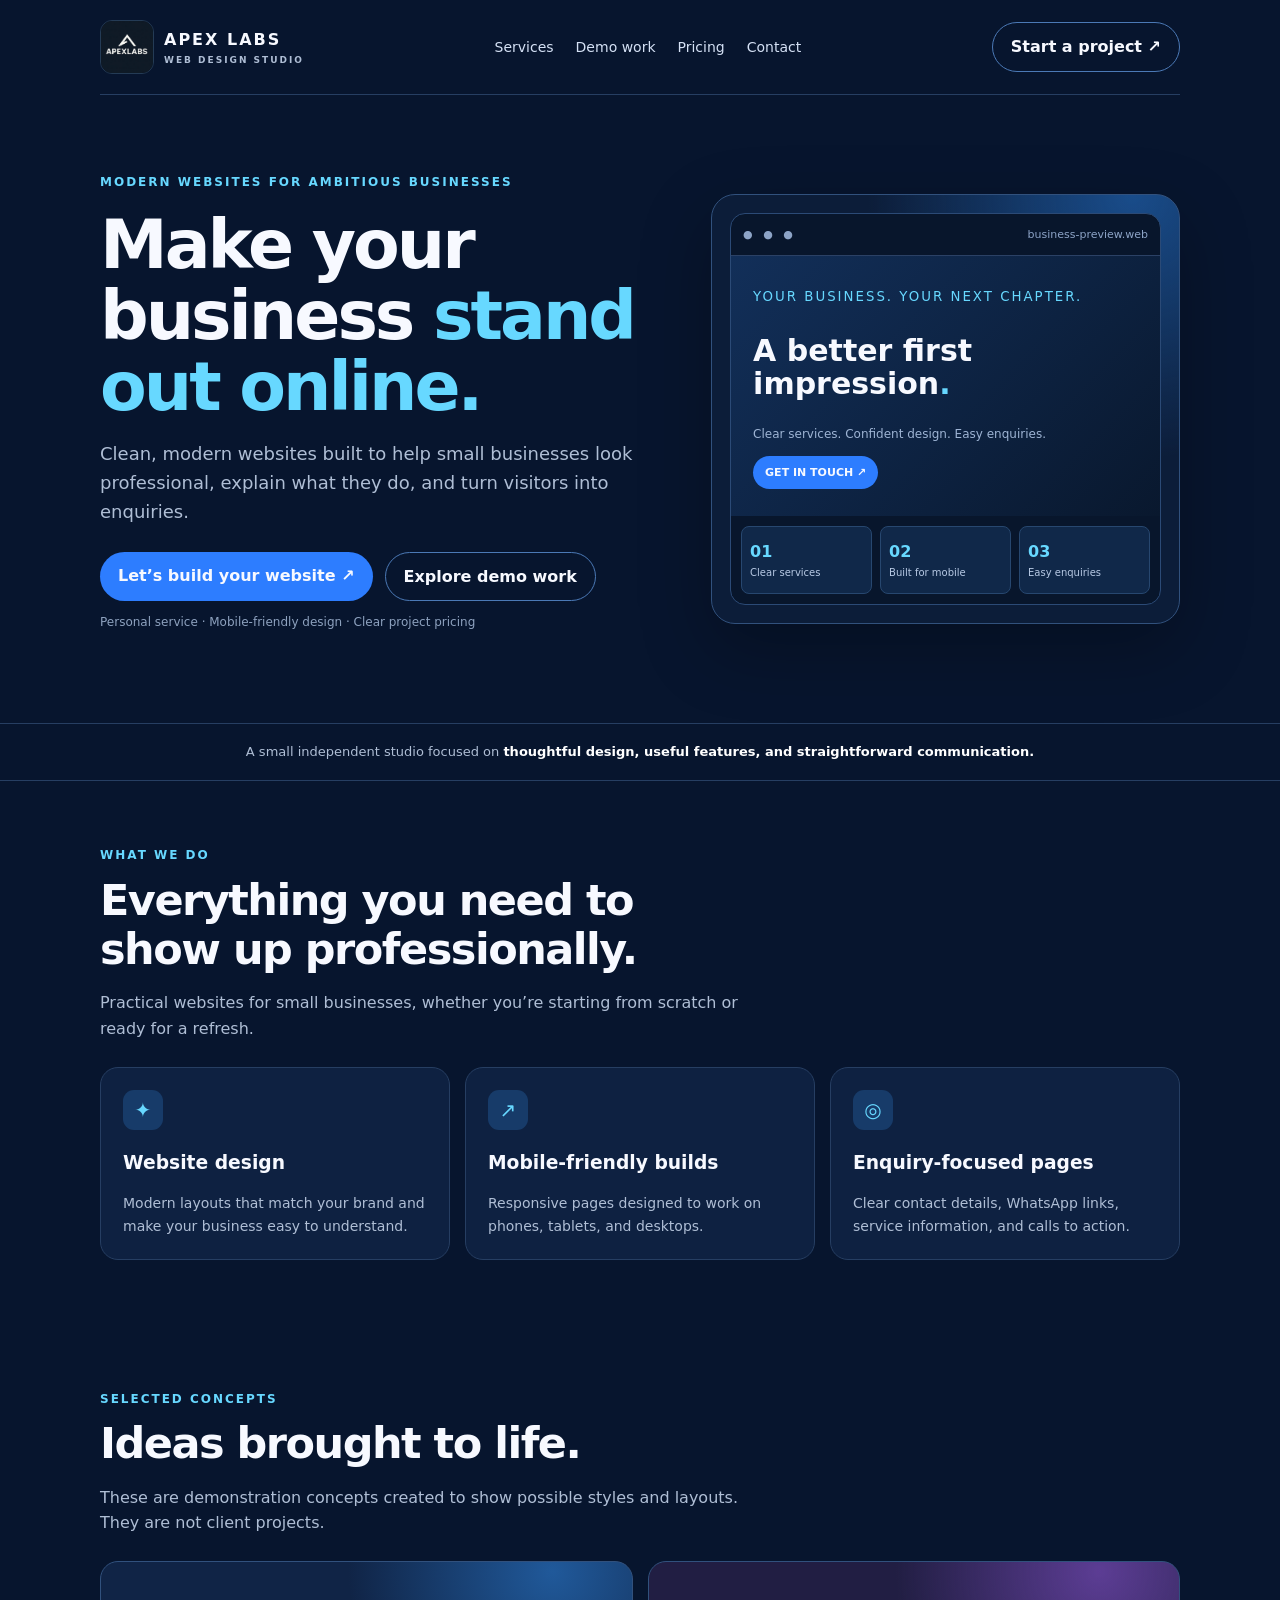
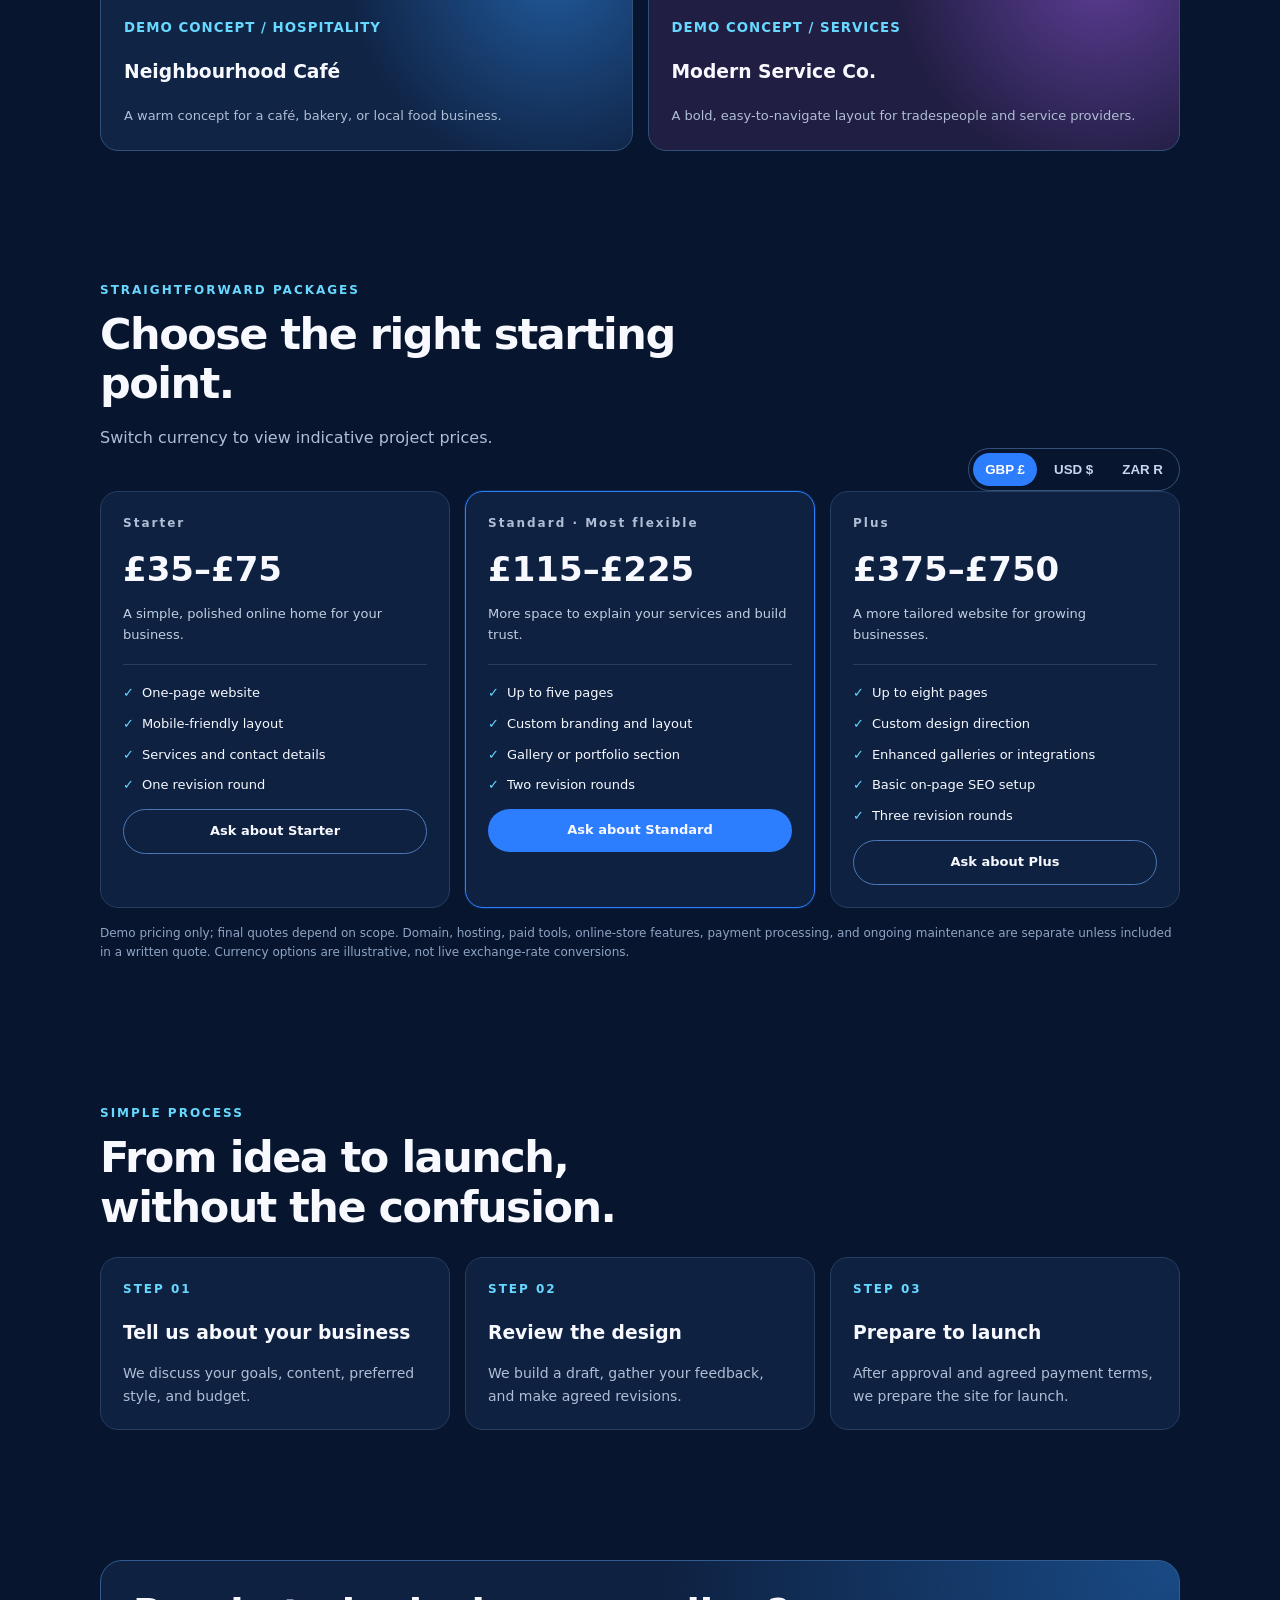
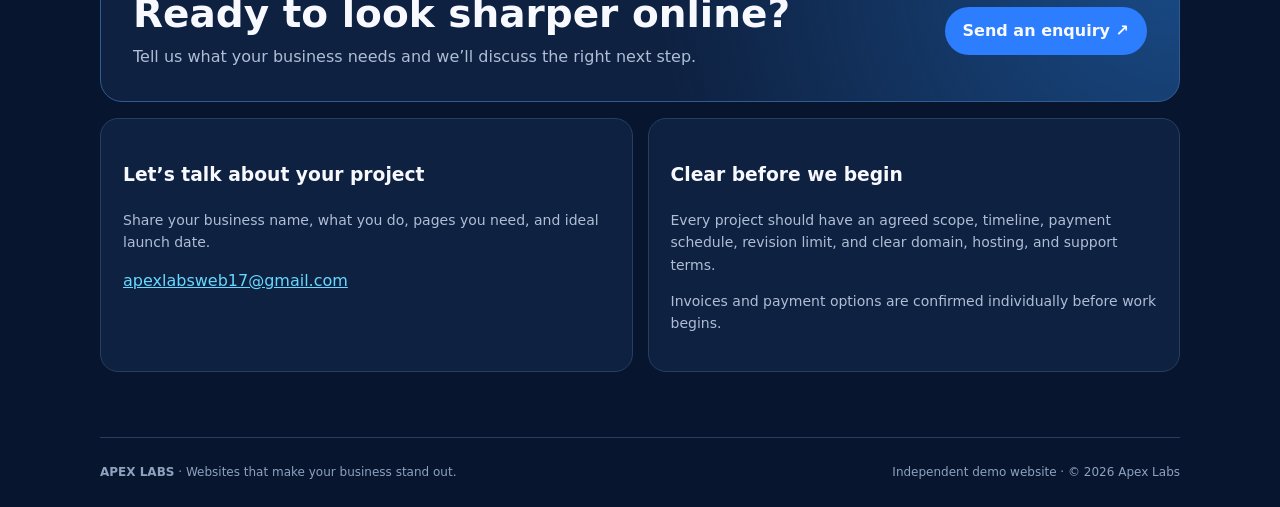
==== commit e51a206f: "Update index.html" ====
--- a/index.html
+++ b/index.html
@@ -19,11 +19,4 @@
 document.querySelectorAll('[data-cur]').forEach(b=>b.addEventListener('click',()=>{document.querySelectorAll('[data-cur]').forEach(x=>x.classList.toggle('active',x===b));let c=b.dataset.cur.toLowerCase();document.querySelectorAll('.price[data-gbp]').forEach(p=>p.textContent=p.dataset[c])}));
 document.querySelectorAll('.ask').forEach(a=>a.addEventListener('click',()=>{let pack=a.dataset.pack;document.getElementById('mainmail').href='mailto:apexlabsweb17@gmail.com?subject='+encodeURIComponent('Apex Labs '+pack+' Package Enquiry')+'&body='+encodeURIComponent('Hi Apex Labs,\n\nI would like to enquire about the '+pack+' package.\n\nBusiness name:\nWhat I need:\nPreferred launch date:\n\nThanks!')}));
 document.getElementById('year').textContent=new Date().getFullYear();
-</script></body></html><!doctype html><html lang="en"><head><meta charset="utf-8"><meta name="viewport" content="width=device-width, initial-scale=1"><meta name="description" content="Apex Labs creates modern, mobile-friendly websites for small businesses."><meta name="theme-color" content="#101827"><title>Home | Apex Labs</title><link rel="stylesheet" href="styles.css"></head><body><div class="topline"><div class="wrap"><span>WEBSITE DESIGN FOR AMBITIOUS SMALL BUSINESSES</span><span>Clear scope · Honest pricing · Personal service</span></div></div><header><div class="wrap nav"><a class="brand" href="index.html" aria-label="Apex Labs home"><img class="logo-image" src="apex-logo.jpeg" alt="Apex Labs logo"><span class="brand-copy"><strong>APEX LABS</strong><small>WEBSITE DESIGN STUDIO</small></span></a><nav class="navlinks" id="navlinks"><a href="index.html">Home</a><a href="services.html">Services</a><a href="work.html">Our Work</a><a href="reviews.html">Reviews</a><a href="pricing.html">Pricing</a><a href="contact.html">Contact</a></nav><a class="btn btn-blue btn-small" href="contact.html">Get a quote ↗</a><button class="menu" aria-label="Open navigation" onclick="document.getElementById('navlinks').classList.toggle('open')">☰</button></div></header><main>
-<section class="hero"><div class="wrap hero-grid"><div><div class="eyebrow">Web design for the next level</div><h1>Websites that make your business <span>stand out.</span></h1><p>We help small businesses look professional online with modern, mobile-friendly websites built to show off what you do and make it easier for customers to contact you.</p><div class="actions"><a class="btn btn-blue" href="contact.html">Get a free quote ↗</a><a class="btn btn-ghost" href="work.html">Explore our work</a></div><div class="trustline"><span>Mobile-friendly layouts</span><span>Clear upfront pricing</span><span>Built around your business</span></div></div><div class="browser"><div class="browserbar"><i></i><i></i><i></i><span>yourbusiness.co.za</span></div><div class="browserpage"><div class="browserhero"><small>YOUR BUSINESS NAME</small><h3>Make a better<br>first impression.</h3><p>A polished online home for your business.</p><span class="mini-button">LET'S TALK ↗</span></div><div class="minigrid"><div><b>01 / Clear</b>Easy-to-find info</div><div><b>02 / Modern</b>Every screen</div><div><b>03 / Helpful</b>Simple contact</div></div><div class="miniquote"><span class="mini-stars">★★★★★</span><br><b>Customer trust starts here.</b><br>Make space for genuine reviews.</div></div></div></div></section>
-<section class="section"><div class="wrap"><div class="section-head"><div class="kicker">What we do</div><h2>Smart websites. No unnecessary complexity.</h2><p>Practical web design for businesses that want a stronger online presence—without the confusing tech talk.</p></div><div class="cards3"><article class="card"><div class="iconbox">✦</div><h3>Business websites</h3><p>Present your services, opening hours, location and contact details in a clean, professional way.</p><a class="text-link" href="services.html">Explore services →</a></article><article class="card"><div class="iconbox">↗</div><h3>Website refreshes</h3><p>Give an old or outdated website a fresh look and a better experience on phones and desktops.</p><a class="text-link" href="services.html">See what we offer →</a></article><article class="card"><div class="iconbox">✉</div><h3>Quote enquiries</h3><p>Make it easier for potential customers to tell you what they need and get in touch.</p><a class="text-link" href="contact.html">Start a conversation →</a></article></div></div></section>
-<section class="section section-soft"><div class="wrap split"><div><div class="kicker">A good first impression matters</div><h2 style="font-family:'Space Grotesk';font-size:clamp(31px,4vw,44px);letter-spacing:-1.3px;line-height:1.12;margin:10px 0;color:var(--navy)">Your website should work as hard as you do.</h2><p style="color:var(--muted)">Customers often look online before they call, visit or buy. A clear website can help them understand your business and take the next step.</p><ul class="featurelist"><li>Designed to look good on mobile and desktop</li><li>Clear information about what you offer</li><li>Simple ways for customers to contact you</li><li>Pricing agreed before the work begins</li></ul><a class="btn btn-dark" href="services.html">See our services ↗</a></div><div class="statbox"><div class="eyebrow">The Apex approach</div><div class="big">Simple.</div><h3>Professional by design.</h3><p>We focus on what your customers need to know, then shape the design around your business and budget.</p><div class="statrow"><div><b>R500–R2,000</b><small>Proposed starter packages</small></div><div><b>Made for mobile</b><small>Responsive layouts</small></div></div></div></div></section>
-<section class="section"><div class="wrap"><div class="section-head"><div class="kicker">Concept portfolio</div><h2>Ideas with room to grow.</h2><p>These are clearly labelled demo concepts—not completed client projects.</p></div><div class="project-grid"><article class="project"><div class="project-art"><div class="project-mock"><small>LOCAL MECHANIC</small><h3>Reliable service.<br>Less stress.</h3><p>A simple, professional layout for an automotive service business.</p></div></div><div class="project-info"><h3>Automotive & repairs</h3><p>Services, contact details and quote enquiries.</p><span class="tag">DEMO CONCEPT</span></div></article><article class="project"><div class="project-art dark"><div class="project-mock"><small>BEAUTY STUDIO</small><h3>Make time<br>for yourself.</h3><p>A calm, premium presentation for a beauty business.</p></div></div><div class="project-info"><h3>Beauty & wellness</h3><p>Service highlights, brand styling and contact links.</p><span class="tag">DEMO CONCEPT</span></div></article></div><div style="text-align:center;margin-top:27px"><a class="btn btn-light" href="work.html">View portfolio concepts ↗</a></div></div></section>
-<section class="section section-soft"><div class="wrap"><div class="section-head"><div class="kicker">Straightforward pricing</div><h2>Start small. Build up.</h2><p>Packages are designed for small-business budgets, with the final scope agreed before work begins.</p></div><div class="cards3"><article class="card"><div class="kicker">Starter</div><h3 style="font-size:30px;font-family:'Space Grotesk';margin:8px 0">R500</h3><p>A simple one-page website for a business that needs a clean online presence.</p></article><article class="card"><div class="kicker">Business</div><h3 style="font-size:30px;font-family:'Space Grotesk';margin:8px 0">R1,000–R1,500</h3><p>A multi-page layout for businesses that need more information and structure.</p></article><article class="card"><div class="kicker">Expanded</div><h3 style="font-size:30px;font-family:'Space Grotesk';margin:8px 0">R1,500–R2,000</h3><p>More custom sections and a more tailored presentation.</p></article></div><div style="text-align:center;margin-top:26px"><a class="btn btn-dark" href="pricing.html">Compare packages ↗</a></div></div></section>
-<section class="cta"><div class="wrap cta-inner"><div><h2>Have an idea? Let’s build it.</h2><p>Tell us about your business and we’ll help you choose a sensible starting point.</p></div><a class="btn btn-blue" href="contact.html">Email us for a quote ↗</a></div></section>
-</main><footer><div class="wrap"><div class="footer-row"><div><div class="footer-brand">APEX LABS</div><div>Websites that make your business stand out.</div></div><div class="footer-links"><a href="services.html">Services</a><a href="work.html">Portfolio</a><a href="reviews.html">Reviews</a><a href="pricing.html">Pricing</a><a href="contact.html">Contact</a></div></div><div class="disclaimer">Demo website. Replace sample contact details, verify brand/domain availability, and add only genuine client reviews before publishing.</div></div></footer><script>document.querySelectorAll('.navlinks a').forEach(a=>{if(new URL(a.href).pathname.split('/').pop()===location.pathname.split('/').pop())a.classList.add('active');a.addEventListener('click',()=>document.getElementById('navlinks').classList.remove('open'))});</script></body></html>
+</script></body></html>
